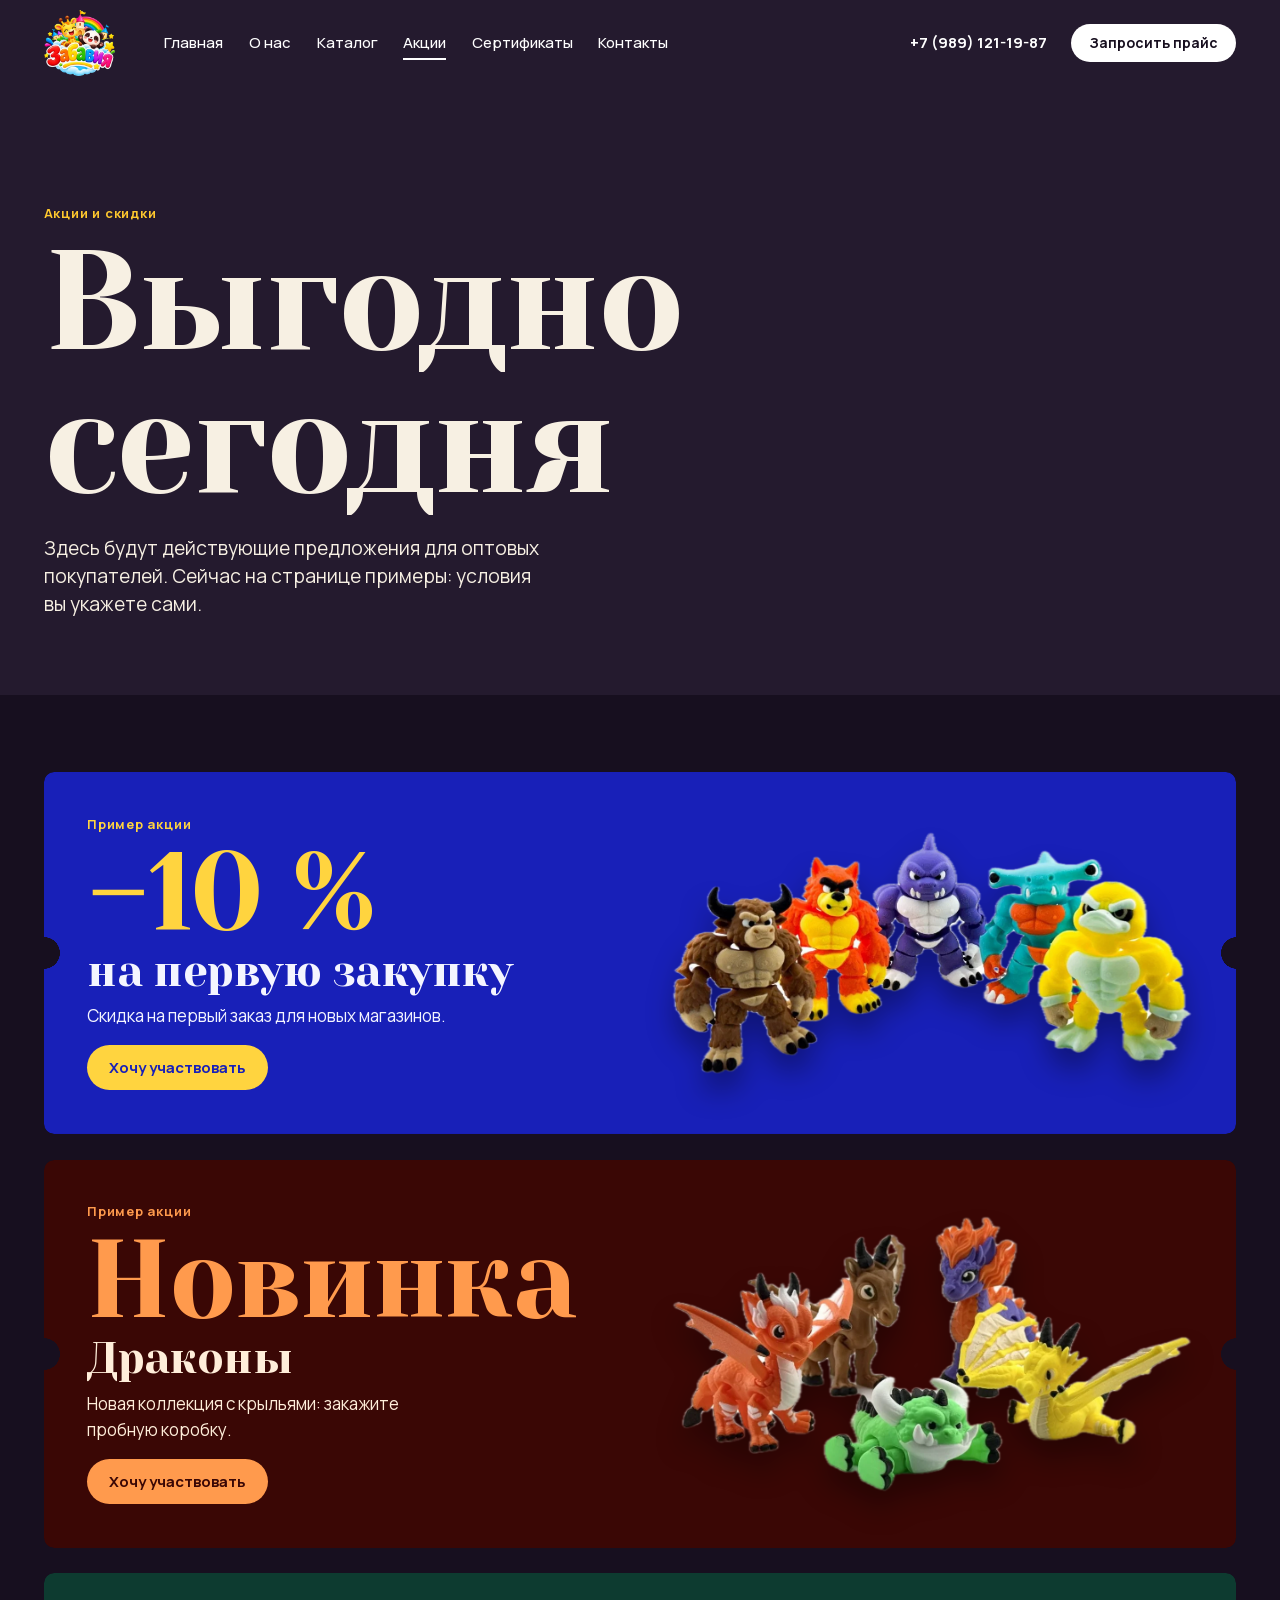
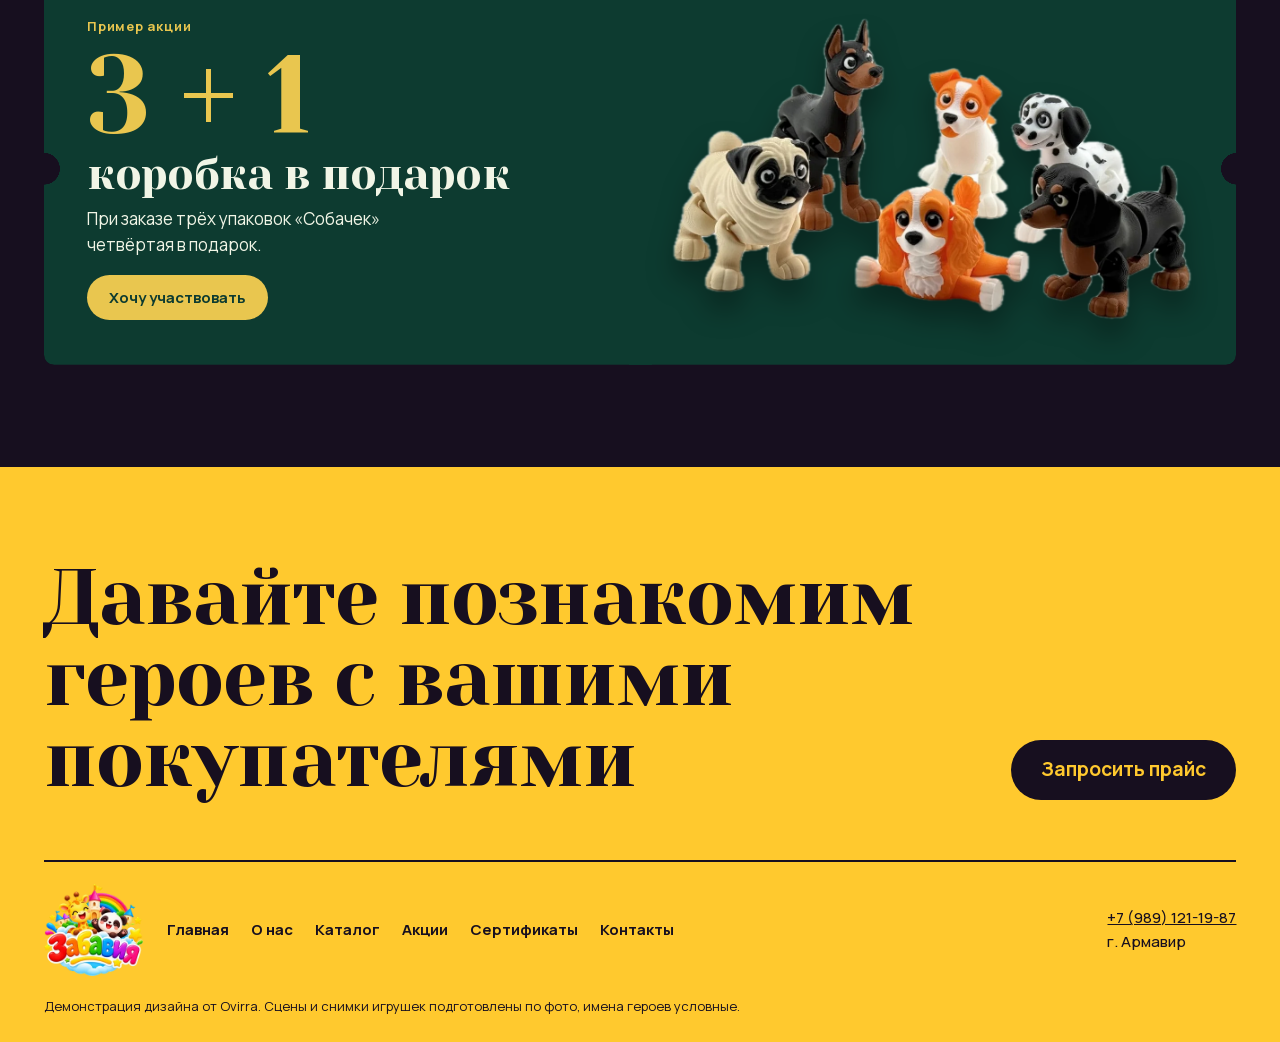
==== akcii.html @ e10f5673 "Метка версии только у стилей и скриптов, картинки по постоянным адресам Co-Authored-By: Claude Opus " ====
<!DOCTYPE html>
<html lang="ru">
<head>
<meta charset="utf-8">
<meta name="viewport" content="width=device-width,initial-scale=1">
<meta name="robots" content="noindex,nofollow">
<title>Акции и скидки Забавии</title>
<meta name="description" content="Акции и скидки на игрушки Забавия.">
<link rel="icon" href="assets/img/logo-s.webp?v=2611081247" type="image/webp">
<link rel="stylesheet" href="assets/fonts/fonts.css?v=2611081247">
<link rel="stylesheet" href="assets/site.css?v=2611081247">
</head>
<body class="">
<header class="top" id="top"><div class="wrap top-in"><a class="brand" href="index.html" aria-label="Забавия, на главную"><img src="assets/img/logo-s.webp?v=2611081247" alt="Забавия" width="120" height="104"></a>
<nav class="nav" aria-label="Основное меню"><a href="index.html">Главная</a><a href="o-nas.html">О нас</a><a href="katalog.html">Каталог</a><a href="akcii.html" aria-current="page">Акции</a><a href="sertifikaty.html">Сертификаты</a><a href="kontakty.html">Контакты</a></nav>
<a class="tel" href="tel:+79891211987">+7 (989) 121-19-87</a><a class="pill" href="kontakty.html">Запросить прайс</a>
<button class="burger" id="burger" aria-label="Открыть меню" aria-expanded="false"><i></i><i></i></button></div></header>
<div class="menu" id="menu"><nav aria-label="Меню для телефона"><a href="index.html">Главная</a><a href="o-nas.html">О нас</a><a href="katalog.html">Каталог</a><a href="akcii.html" aria-current="page">Акции</a><a href="sertifikaty.html">Сертификаты</a><a href="kontakty.html">Контакты</a></nav><a class="tel2" href="tel:+79891211987">+7 (989) 121-19-87</a></div>
<main><section class="sub"><div class="wrap"><p class="kick">Акции и скидки</p><h1 class="d">Выгодно сегодня</h1><p class="lead">Здесь будут действующие предложения для оптовых покупателей. Сейчас на странице примеры: условия вы укажете сами.</p></div></section><section class="coupons"><div class="wrap"><article class="coupon rv" style="--bg:#1820b8;--fg:#f4f5ff;--ac:#ffd43f"><div class="c-l"><p class="kick">Пример акции</p><p class="d c-b">−10 %</p><p class="d c-t">на первую закупку</p><p>Скидка на первый заказ для новых магазинов.</p><a class="pill solid" href="kontakty.html?c=monsters">Хочу участвовать</a></div><img src="assets/img/toys/monsters.webp?v=2611081247" alt="" loading="lazy"></article><article class="coupon rv" style="--bg:#3a0705;--fg:#ffeeda;--ac:#ff9a4d"><div class="c-l"><p class="kick">Пример акции</p><p class="d c-b">Новинка</p><p class="d c-t">Драконы</p><p>Новая коллекция с крыльями: закажите пробную коробку.</p><a class="pill solid" href="kontakty.html?c=dragons">Хочу участвовать</a></div><img src="assets/img/toys/dragons.webp?v=2611081247" alt="" loading="lazy"></article><article class="coupon rv" style="--bg:#0d3b30;--fg:#f1f5e6;--ac:#e9c64f"><div class="c-l"><p class="kick">Пример акции</p><p class="d c-b">3 + 1</p><p class="d c-t">коробка в подарок</p><p>При заказе трёх упаковок «Собачек» четвёртая в подарок.</p><a class="pill solid" href="kontakty.html?c=dogs">Хочу участвовать</a></div><img src="assets/img/toys/dogs.webp?v=2611081247" alt="" loading="lazy"></article></div></section></main>
<footer class="foot"><div class="wrap">
 <div class="foot-big"><p class="d">Давайте познакомим героев с&nbsp;вашими покупателями</p><a class="pill big" href="kontakty.html">Запросить прайс</a></div>
 <div class="foot-grid"><img src="assets/img/logo-s.webp?v=2611081247" alt="Забавия" width="150" height="130" loading="lazy"><nav aria-label="Меню в подвале"><a href="index.html">Главная</a><a href="o-nas.html">О нас</a><a href="katalog.html">Каталог</a><a href="akcii.html" aria-current="page">Акции</a><a href="sertifikaty.html">Сертификаты</a><a href="kontakty.html">Контакты</a></nav><div><a href="tel:+79891211987">+7 (989) 121-19-87</a><br>г. Армавир</div></div>
 <p class="note">Демонстрация дизайна от Ovirra. Сцены и снимки игрушек подготовлены по фото, имена героев условные.</p>
</div></footer>
<script src="assets/js/gsap.min.js?v=2611081247"></script><script src="assets/js/ScrollTrigger.min.js?v=2611081247"></script><script src="assets/js/lenis.min.js?v=2611081247"></script><script src="assets/js/site.js?v=2611081247"></script>
</body></html>
---- assets/fonts/fonts.css ----
@font-face {
  font-family: 'Yeseva One';
  font-style: normal;
  font-weight: 400;
  font-display: swap;
  src: url(737e2e92c5.woff2) format('woff2');
  unicode-range: U+0301, U+0400-045F, U+0490-0491, U+04B0-04B1, U+2116;
}
@font-face {
  font-family: 'Yeseva One';
  font-style: normal;
  font-weight: 400;
  font-display: swap;
  src: url(e26a1e73f1.woff2) format('woff2');
  unicode-range: U+0000-00FF, U+0131, U+0152-0153, U+02BB-02BC, U+02C6, U+02DA, U+02DC, U+0304, U+0308, U+0329, U+2000-206F, U+20AC, U+2122, U+2191, U+2193, U+2212, U+2215, U+FEFF, U+FFFD;
}
@font-face {
  font-family: 'Manrope';
  font-style: normal;
  font-weight: 400;
  font-display: swap;
  src: url(9ae50d302d.woff2) format('woff2');
  unicode-range: U+0301, U+0400-045F, U+0490-0491, U+04B0-04B1, U+2116;
}
@font-face {
  font-family: 'Manrope';
  font-style: normal;
  font-weight: 400;
  font-display: swap;
  src: url(f00cccc40e.woff2) format('woff2');
  unicode-range: U+0000-00FF, U+0131, U+0152-0153, U+02BB-02BC, U+02C6, U+02DA, U+02DC, U+0304, U+0308, U+0329, U+2000-206F, U+20AC, U+2122, U+2191, U+2193, U+2212, U+2215, U+FEFF, U+FFFD;
}
@font-face {
  font-family: 'Manrope';
  font-style: normal;
  font-weight: 500;
  font-display: swap;
  src: url(9ae50d302d.woff2) format('woff2');
  unicode-range: U+0301, U+0400-045F, U+0490-0491, U+04B0-04B1, U+2116;
}
@font-face {
  font-family: 'Manrope';
  font-style: normal;
  font-weight: 500;
  font-display: swap;
  src: url(f00cccc40e.woff2) format('woff2');
  unicode-range: U+0000-00FF, U+0131, U+0152-0153, U+02BB-02BC, U+02C6, U+02DA, U+02DC, U+0304, U+0308, U+0329, U+2000-206F, U+20AC, U+2122, U+2191, U+2193, U+2212, U+2215, U+FEFF, U+FFFD;
}
@font-face {
  font-family: 'Manrope';
  font-style: normal;
  font-weight: 700;
  font-display: swap;
  src: url(9ae50d302d.woff2) format('woff2');
  unicode-range: U+0301, U+0400-045F, U+0490-0491, U+04B0-04B1, U+2116;
}
@font-face {
  font-family: 'Manrope';
  font-style: normal;
  font-weight: 700;
  font-display: swap;
  src: url(f00cccc40e.woff2) format('woff2');
  unicode-range: U+0000-00FF, U+0131, U+0152-0153, U+02BB-02BC, U+02C6, U+02DA, U+02DC, U+0304, U+0308, U+0329, U+2000-206F, U+20AC, U+2122, U+2191, U+2193, U+2212, U+2215, U+FEFF, U+FFFD;
}
@font-face {
  font-family: 'Manrope';
  font-style: normal;
  font-weight: 800;
  font-display: swap;
  src: url(9ae50d302d.woff2) format('woff2');
  unicode-range: U+0301, U+0400-045F, U+0490-0491, U+04B0-04B1, U+2116;
}
@font-face {
  font-family: 'Manrope';
  font-style: normal;
  font-weight: 800;
  font-display: swap;
  src: url(f00cccc40e.woff2) format('woff2');
  unicode-range: U+0000-00FF, U+0131, U+0152-0153, U+02BB-02BC, U+02C6, U+02DA, U+02DC, U+0304, U+0308, U+0329, U+2000-206F, U+20AC, U+2122, U+2191, U+2193, U+2212, U+2215, U+FEFF, U+FFFD;
}
---- assets/site.css ----
/* Забавия. Идея: дом дизайнерских игрушек. Тёмный баклажан и крем как рама, каждая коллекция приносит свой цвет. */
:root{--ink:#170f1f;--ink2:#241a2e;--cream:#f7f0e3;--sun:#ffc92e;--hot:#ff5a36;--line:rgba(247,240,227,.2);
 --d:'Yeseva One',Georgia,serif;--b:'Manrope',system-ui,sans-serif;--hfg:#fff}
*{box-sizing:border-box;margin:0}
html{background:var(--ink)}
body{font:400 17px/1.55 var(--b);color:var(--cream);background:var(--ink);overflow-x:clip;-webkit-font-smoothing:antialiased}
img{display:block;max-width:100%;height:auto}
a{color:inherit}
button{font:inherit;color:inherit;background:none;border:0;cursor:pointer;padding:0}
:focus-visible{outline:3px solid var(--sun);outline-offset:3px;border-radius:3px}
.d{font-family:var(--d);font-weight:400;letter-spacing:-.012em;line-height:1.02}
.wrap{max-width:1360px;margin:auto;padding:0 clamp(18px,3.4vw,48px)}
.kick{font:700 13px/1.3 var(--b);letter-spacing:.06em;color:var(--ac,var(--sun))}
.lead{font-size:clamp(17px,1.5vw,21px);line-height:1.45;max-width:46ch}
.pill{display:inline-block;font:700 15px/1 var(--b);padding:15px 22px;border-radius:40px;text-decoration:none;white-space:nowrap;transition:transform .25s cubic-bezier(.2,1.5,.4,1),background .2s,color .2s}
.pill:hover{transform:translateY(-2px) scale(1.02)}
.pill.solid{background:var(--ac,var(--sun));color:var(--bg,var(--ink))}
.pill.line{border:1.5px solid currentColor}
.pill.big{background:var(--ink);color:var(--sun);font-size:clamp(17px,1.5vw,20px);padding:20px 30px}

/* шапка */
.top{position:fixed;left:0;right:0;top:0;z-index:50;color:var(--hfg);transition:background .3s,color .4s}
.top-in{display:flex;align-items:center;gap:24px;padding-top:10px;padding-bottom:10px;transition:padding .3s}
.top.solid{background:rgba(23,15,31,.93);color:var(--cream);backdrop-filter:blur(10px)}
.top.solid .top-in{padding-top:5px;padding-bottom:5px}
.brand img{width:auto;height:66px;transition:height .3s}
.top.solid .brand img{height:50px}
.nav{display:flex;gap:clamp(14px,2vw,28px);margin-left:clamp(10px,2vw,36px);font-weight:500;font-size:15px}
.nav a{text-decoration:none;position:relative;padding:5px 0}
.nav a::after{content:"";position:absolute;left:0;right:100%;bottom:0;height:2px;background:currentColor;transition:right .28s}
.nav a:hover::after,.nav a[aria-current]::after{right:0}
.tel{margin-left:auto;font-weight:700;font-size:15px;text-decoration:none;white-space:nowrap}
.top-in .pill{background:var(--hfg);color:var(--hbg,var(--ink));padding:12px 18px;font-size:14px}
.top.solid .top-in .pill{background:var(--sun);color:var(--ink)}
.burger{display:none;width:44px;height:44px;margin-left:auto;position:relative}
.burger i{position:absolute;left:9px;right:9px;height:2.5px;background:currentColor;transition:.25s}
.burger i:first-child{top:16px}.burger i:last-child{top:26px}
.burger[aria-expanded=true] i:first-child{top:21px;transform:rotate(45deg)}
.burger[aria-expanded=true] i:last-child{top:21px;transform:rotate(-45deg)}
.menu{position:fixed;inset:0;z-index:45;background:var(--ink);display:flex;flex-direction:column;justify-content:center;gap:20px;padding:86px 22px 26px;transform:translateY(-102%);visibility:hidden;transition:transform .42s cubic-bezier(.7,0,.2,1),visibility .42s}
.menu.on{transform:none;visibility:visible}
.menu nav{display:grid;gap:4px}
.menu nav a{font:400 clamp(38px,11vw,60px)/1.12 var(--d);text-decoration:none}
.menu nav a[aria-current]{color:var(--sun)}
.tel2{font-weight:700;font-size:19px;margin-top:10px;text-decoration:none;color:var(--sun)}
@media(max-width:1120px){.nav,.tel,.top-in>.pill{display:none}.burger{display:block}.brand img{height:56px}}

/* главный слайдер */
.hero{position:relative;height:100vh;height:100svh;min-height:600px;overflow:hidden;background:var(--ink)}
.slide{position:absolute;inset:0;visibility:hidden;background:var(--bg);color:var(--fg)}
.slide.on{visibility:visible;z-index:2}
.slide.next{visibility:visible;z-index:3}
.slide picture,.slide>picture img{position:absolute;inset:0;width:100%;height:100%}
.slide picture img{object-fit:cover;object-position:50% 58%}
.slide-tx{position:absolute;left:max(clamp(18px,3.4vw,48px),calc(50% - 680px + clamp(18px,3.4vw,48px)));bottom:clamp(88px,12vh,130px);max-width:min(47vw,720px);z-index:2}
.ttl{font-size:clamp(70px,8.8vw,158px);overflow:hidden;line-height:1.08;margin:6px 0 12px;padding-bottom:.04em}
.ttl span{display:block}
@media(min-width:761px){.ttl.long{font-size:clamp(60px,7vw,124px)}}
.slide-tx .lead{margin-bottom:20px;max-width:34ch}
.slide-tx .kick{color:var(--fg)}
.dots{position:absolute;left:max(clamp(18px,3.4vw,48px),calc(50% - 680px + clamp(18px,3.4vw,48px)));right:max(clamp(18px,3.4vw,48px),calc(50% - 680px + clamp(18px,3.4vw,48px)));bottom:clamp(18px,3vh,30px);z-index:5;display:grid;grid-template-columns:repeat(6,1fr);gap:12px;color:var(--hfg)}
.dots button{text-align:left;font-weight:700;font-size:14px;opacity:.72;transition:opacity .2s;min-width:0}
.dots button.on,.dots button:hover{opacity:1}
.dots i{display:block;height:3px;margin-top:8px;background:color-mix(in srgb,currentColor 28%,transparent);position:relative;overflow:hidden}
.dots i::after{content:"";position:absolute;inset:0;background:currentColor;transform:scaleX(0);transform-origin:left}
.dots button.on i::after{animation:prog 6.5s linear forwards}
@keyframes prog{to{transform:none}}
/* на очень широком экране сцена не растягивается: игрушки целиком, края уходят в цвет коллекции */
@media(min-aspect-ratio:8/5){.slide picture{left:max(0px,calc(50% - 560px));right:0;width:auto;max-width:160vh;-webkit-mask-image:linear-gradient(90deg,transparent,#000 9%,#000 91%,transparent);mask-image:linear-gradient(90deg,transparent,#000 9%,#000 91%,transparent)}.slide picture img{object-position:50% 50%}}
@media(max-width:760px),(max-aspect-ratio:1/1){
 .slide picture img{position:absolute;inset:auto 0 0 0;width:100%;height:auto;object-fit:contain;-webkit-mask-image:linear-gradient(transparent,#000 16%);mask-image:linear-gradient(transparent,#000 16%)}
 .slide-tx{left:max(clamp(18px,3.4vw,48px),calc(50% - 680px + clamp(18px,3.4vw,48px)));right:max(clamp(18px,3.4vw,48px),calc(50% - 680px + clamp(18px,3.4vw,48px)));top:96px;bottom:auto;max-width:none}
 .ttl{font-size:min(17.2vw,120px);margin:4px 0 8px}
 .dots{grid-template-columns:repeat(6,1fr);gap:6px}
}
@media(max-width:760px){.slide-tx .lead{display:none}.dots span{display:none}}

/* манифест */
.mani{padding:clamp(70px,12vw,170px) 0;background:var(--ink)}
.mani.short{padding:clamp(60px,9vw,120px) 0}
.words{font-size:clamp(36px,5.7vw,92px);line-height:1.1;margin-top:18px}
.words span{transition:none}

/* горизонтальная лента */
.band{background:var(--ink);overflow:hidden}
.track{display:flex;width:max-content}
.panel{flex:none;width:min(92vw,1320px);height:100vh;height:100svh;min-height:620px;background:var(--bg);color:var(--fg);padding:clamp(84px,11vh,110px) clamp(22px,3.4vw,52px) clamp(22px,4vh,40px);display:flex;flex-direction:column;position:relative;overflow:hidden;text-decoration:none}
.panel .kick{color:var(--fg)}
.pname{font-size:clamp(70px,12.5vw,190px);line-height:1;margin-top:4px}
.panel:has(.stag) .pname{font-size:clamp(64px,min(9vw,15vh),150px);line-height:.95}
.lineup{flex:1;min-height:0;display:flex;align-items:flex-end;justify-content:center;gap:clamp(6px,1vw,16px);--h:min(44vh,calc((min(92vw,1320px) - 110px - (var(--count) - 1) * 16px) / var(--sum)))}
.lineup.stag{container-type:size;--h:min(calc(100cqh / 1.74),calc(100cqw / var(--sum)));flex-direction:column;align-items:center;justify-content:flex-end;gap:0}
.lineup .lr{display:flex;align-items:flex-end;justify-content:center;gap:clamp(22px,3.4vw,64px)}
.lineup .lr.f{margin-top:calc(var(--h) * -.28);position:relative;z-index:1}
.lineup .lr.b.sh{transform:translateX(calc(var(--h) * -.28))}
.lineup .lr.f.sh{transform:translateX(calc(var(--h) * .28))}

.lineup img{flex:none;width:auto;transition:transform .5s cubic-bezier(.2,1.7,.4,1);filter:drop-shadow(0 18px 14px rgba(0,0,0,.34))}
.panel:hover .lineup img:nth-child(2n){transform:translateY(-10px)}
.go{font-weight:700;align-self:flex-end;margin-top:10px;position:relative;z-index:2}
.panel.intro{--bg:var(--sun);--fg:var(--ink);width:min(60vw,720px);justify-content:center;gap:18px}
.panel.intro .d{font-size:clamp(54px,7.2vw,118px)}
@media(max-width:760px),(max-aspect-ratio:1/1){
 .track{flex-direction:column;width:100%}
 .panel,.panel.intro{width:100%;height:auto;min-height:0;padding:44px 18px 26px}
 .lineup{flex:none;flex-wrap:wrap;margin:10px 0;gap:8px 6px;--h:27vw}
 .lineup.stag{flex-wrap:nowrap;gap:0;container-type:normal;--h:calc((100vw - 56px) / var(--sum))}
 .lineup .lr{gap:10px}
 .pname{font-size:min(17.2vw,120px)}
 .panel.intro .d{font-size:min(14vw,96px)}
}

/* парад героев */
.roll{background:var(--cream);color:var(--ink);padding:clamp(60px,9vw,120px) 0 clamp(48px,6vw,80px);overflow:hidden}
.roll h2{font-size:clamp(50px,8.6vw,140px)}
.marq{margin-top:clamp(20px,3vw,40px)}
.marq-in{display:flex;gap:clamp(18px,3vw,44px);width:max-content;animation:marq 62s linear infinite;align-items:flex-end}
.marq:hover .marq-in{animation-play-state:paused}
@keyframes marq{to{transform:translateX(-50%)}}
.marq figure{flex:none;margin:0;text-align:center;font-weight:700;font-size:14px}
.marq img{height:clamp(130px,17vw,240px);width:auto;transition:transform .4s cubic-bezier(.2,1.8,.4,1);transform-origin:50% 100%}
.marq figure:hover img{transform:translateY(-12px) rotate(-3deg) scale(1.06)}
.marq figcaption{margin-top:8px}

/* о производстве */
.about{background:var(--ink);padding:clamp(70px,10vw,140px) 0}
.about-g{display:grid;gap:clamp(26px,5vw,76px);align-items:center}
@media(min-width:900px){.about-g{grid-template-columns:1.15fr 1fr}}
.pic{overflow:hidden;border-radius:6px}
.pic img{width:100%;aspect-ratio:3/2;object-fit:cover}
.about h2{font-size:clamp(46px,6.4vw,104px);margin:8px 0 18px}
.nums{display:grid;grid-template-columns:repeat(3,auto);justify-content:space-between;gap:14px;margin:26px 0;padding:18px 0;border-top:1px solid var(--line);border-bottom:1px solid var(--line)}
.nums b{display:block;font:400 clamp(38px,4.4vw,66px)/1 var(--d);color:var(--sun);font-variant-numeric:tabular-nums}
.nums span{font-size:14px}
.duo{display:grid}
@media(min-width:860px){.duo{grid-template-columns:1.5fr 1fr}}
.duo a{text-decoration:none;position:relative;min-height:clamp(300px,36vw,500px);display:flex;align-items:flex-end;padding:clamp(22px,3vw,44px);overflow:hidden}
.duo .d{font-size:clamp(42px,4.5vw,78px);margin-top:6px}.duo-a .d{max-width:6.6em;font-size:clamp(42px,3.7vw,62px)}
.duo-a{background:#efdfc6;color:var(--ink)}
.duo-a img{position:absolute;inset:0;width:100%;height:100%;object-fit:cover;transition:transform .7s}
.duo-a:hover img{transform:scale(1.04)}
.duo-a>div{position:relative}
@media(max-width:860px){.duo a.duo-a{min-height:440px;align-items:flex-start}.duo-a img{object-position:78% 100%}}
.duo-a .kick{color:var(--ink)}
.duo a.duo-b{background:var(--hot);color:var(--ink);flex-direction:column;align-items:flex-start;justify-content:flex-end;gap:8px}
.duo-b .kick{color:var(--ink)}

/* подвал */
.foot{background:var(--sun);color:var(--ink);padding:clamp(50px,7vw,100px) 0 26px}
.foot-big{display:flex;flex-wrap:wrap;gap:22px 40px;align-items:flex-end;justify-content:space-between}
.foot-big .d{font-size:clamp(40px,6.2vw,104px);max-width:15em;flex:1 1 560px}
.foot-grid{display:grid;grid-template-columns:auto 1fr auto;gap:24px;align-items:center;margin-top:clamp(30px,5vw,60px);padding-top:22px;border-top:2px solid var(--ink)}
.foot-grid img{height:92px;width:auto}
.foot-grid nav{display:flex;flex-wrap:wrap;gap:6px 22px;font-weight:700;font-size:15px}
.foot-grid nav a{text-decoration:none}
.foot-grid div{font-size:15px;font-weight:500}
.note{font-size:13px;margin-top:20px}
@media(max-width:760px){.foot-grid{grid-template-columns:1fr}}

/* подстраницы */
.sub{position:relative;padding:clamp(140px,16vw,220px) 0 clamp(46px,6vw,80px);background:var(--ink2);overflow:hidden}
.sub h1{font-size:clamp(60px,11vw,184px);margin:8px 0 18px}
.sub.with-pic{min-height:min(92vh,780px);display:flex;align-items:flex-end}
.sub.with-pic .wrap{position:relative;width:100%;margin:0 auto}
.sub.with-pic h1,.sub.with-pic .lead{text-shadow:0 2px 14px rgba(0,0,0,.65);max-width:min(48vw,720px)}
.sub.with-pic h1{font-size:clamp(52px,6.2vw,104px)}
.sub.with-pic h1{max-width:6.4em}
@media(max-width:760px),(max-aspect-ratio:1/1){.sub-pic::after{background:linear-gradient(180deg,rgba(23,15,31,.2),rgba(23,15,31,.2) 30%,rgba(23,15,31,.92) 66%)}.sub.with-pic h1,.sub.with-pic .lead{max-width:none}.sub.with-pic h1{font-size:min(14.5vw,100px)}.sub-pic img{object-position:72% 50%}}
.sub-pic{position:absolute;inset:0}
/* планшет вертикально: сцена сверху целиком, текст под ней, а не поверх игрушек */
@media(min-width:761px) and (max-aspect-ratio:1/1){.sub.with-pic{min-height:0;padding-top:calc(60vw - 30px)}.sub-pic{bottom:auto;height:60vw}.sub-pic img{object-position:50% 50%!important}.sub-pic::after{background:linear-gradient(180deg,rgba(23,15,31,.25),transparent 35%,transparent 70%,var(--ink2))!important}.sub.with-pic h1,.sub.with-pic .lead{text-shadow:none}}
@media(min-width:1501px){.coll-hero picture{left:calc(50% - 560px)!important}.sub-pic{left:calc(50% - 400px)!important}.sub-pic,.coll-hero picture{right:0!important;width:auto!important;max-width:1500px;-webkit-mask-image:linear-gradient(90deg,transparent,#000 9%,#000 91%,transparent);mask-image:linear-gradient(90deg,transparent,#000 9%,#000 91%,transparent)}.sub.with-pic h1,.sub.with-pic .lead{max-width:600px}}
.sub-pic img{width:100%;height:100%;object-fit:cover}
.sub-pic::after{content:"";position:absolute;inset:0;background:linear-gradient(180deg,rgba(23,15,31,.25),rgba(23,15,31,.1) 40%,rgba(23,15,31,.82))}

/* шаги */
.steps{background:var(--cream);color:var(--ink);padding:clamp(60px,8vw,110px) 0}
.steps .kick{color:var(--ink)}
.step{display:grid;grid-template-columns:auto 1fr;gap:6px clamp(18px,3vw,40px);padding:clamp(22px,3vw,38px) 0;border-top:2px solid var(--ink);align-items:start;margin-top:14px}
.stepn{font-size:clamp(70px,9vw,140px);line-height:.9;color:var(--hot)}
.step h2{font-size:clamp(34px,4.6vw,72px)}
.step p{max-width:46ch;margin-top:8px}
.step img{grid-column:1/3;width:100%;aspect-ratio:21/8;object-fit:cover;margin-top:14px;border-radius:5px}
@media(min-width:900px){.step{grid-template-columns:auto 1fr 1.25fr}.step img{grid-column:3;grid-row:1;margin:0;aspect-ratio:16/8}}
.why{background:var(--ink);padding:clamp(60px,8vw,110px) 0}
.why h2{font-size:clamp(44px,6.4vw,104px);margin-bottom:26px}
.why-g{display:grid;gap:22px}
@media(min-width:800px){.why-g{grid-template-columns:repeat(3,1fr)}}
.why-g>div{border-top:2px solid var(--sun);padding-top:14px}
.why-g b{display:block;font-size:30px;color:var(--sun);margin-bottom:6px}
.why .kick{margin-bottom:8px}
.order-h{font-size:clamp(34px,4vw,62px);margin:clamp(34px,5vw,64px) 0 16px}
.order{list-style:none;padding:0;display:grid;gap:14px;margin-bottom:26px;font-size:18px;line-height:1.35}
@media(min-width:800px){.order{grid-template-columns:repeat(3,1fr);gap:26px}}
.order li{display:flex;gap:14px;align-items:flex-start;border-top:1px solid var(--line);padding-top:14px}
.order b{font-size:48px;line-height:.9;color:var(--hot)}

/* каталог */
.chips{position:sticky;top:60px;z-index:20;background:rgba(23,15,31,.94);backdrop-filter:blur(10px)}
.chips-in{display:flex;gap:8px;overflow-x:auto;padding-top:10px;padding-bottom:10px;scrollbar-width:none}
.chips a{flex:none;text-decoration:none;font-weight:700;font-size:14px;padding:9px 14px;border:1.5px solid var(--line);border-radius:30px}
.chips a:hover{background:var(--sun);color:var(--ink);border-color:var(--sun)}
.coll{background:var(--bg);color:var(--fg);padding:0 0 clamp(56px,8vw,110px);scroll-margin-top:118px}
.coll-hero{position:relative;min-height:min(88vh,800px);display:flex;align-items:flex-end;overflow:hidden;margin-bottom:clamp(18px,3vw,34px)}
.coll-hero picture,.coll-hero picture img{position:absolute;inset:0;width:100%;height:100%}
.coll-hero img{object-fit:cover}
.coll-hero::after{content:"";position:absolute;left:0;right:0;bottom:0;height:18%;background:linear-gradient(transparent,var(--bg))}
.ch-tx{position:relative;z-index:2;width:100%;margin:0 auto;padding-top:60px;padding-bottom:clamp(30px,5vw,60px)}
.ch-tx h2{font-size:clamp(50px,6vw,104px);max-width:min(44vw,600px);margin:6px 0 14px}
.ch-tx h2.long{font-size:clamp(44px,4.6vw,80px)}
.ch-tx .lead{margin:8px 0 18px;max-width:34ch}
@media(max-width:760px),(max-aspect-ratio:1/1){.hint{display:none}.coll-hero{min-height:150vw;align-items:flex-start}.coll-hero::after{height:10%}.ch-tx{padding-top:30px}.ch-tx h2{font-size:min(13.6vw,100px);max-width:none}.ch-tx .lead{display:none}.ch-tx .pill{display:block;width:max-content;margin-top:10px}}
.coll .kick{color:var(--ac)}
.coll-h{display:grid;gap:18px;align-items:end;margin-bottom:clamp(24px,4vw,46px)}
@media(min-width:900px){.coll-h{grid-template-columns:1.5fr 1fr}}
.coll h2,.snacks h2{font-size:clamp(50px,9.4vw,158px);margin-top:4px}
.coll-m p{margin:6px 0 14px;max-width:44ch}
.packb{font-weight:700}
.packb b{font-size:36px;color:var(--ac);margin-right:3px}
.cards{display:grid;grid-template-columns:repeat(2,minmax(0,1fr));gap:clamp(10px,1.4vw,18px)}
@media(min-width:760px){.cards{grid-template-columns:repeat(3,minmax(0,1fr))}}
@media(min-width:1100px){.cards{grid-template-columns:repeat(var(--n),minmax(0,1fr))}}
.card{text-align:left;display:flex;flex-direction:column;padding:12px 14px 14px;border-radius:8px;background:color-mix(in srgb,var(--fg) 9%,transparent);transition:background .2s,transform .3s cubic-bezier(.2,1.4,.4,1);min-width:0}
.card:hover{background:color-mix(in srgb,var(--fg) 17%,transparent);transform:translateY(-4px)}
.fig{display:flex;flex:1;align-items:flex-end;justify-content:center;width:100%;margin-bottom:10px;flex:none;aspect-ratio:5/4}
.card img{height:auto;filter:drop-shadow(0 10px 9px rgba(0,0,0,.28));transition:transform .4s cubic-bezier(.2,1.7,.4,1)}
.card:hover img{transform:scale(1.07) rotate(-2deg)}
.card b{font-size:clamp(19px,1.55vw,26px);line-height:1.08;overflow-wrap:break-word}
@media(min-width:1100px){.cards[style*="--n:6"] .card b{font-size:clamp(17px,1.3vw,22px)}}
.card small{font-size:14px;margin-top:3px}
.more{margin-top:14px;font-size:15px}
.real{margin-top:clamp(30px,5vw,60px);text-align:center}
.real img{margin:auto;width:100%;height:clamp(180px,24vw,340px);object-fit:contain;filter:drop-shadow(0 22px 18px rgba(0,0,0,.3))}
.real .kick{margin-top:12px}
.snacks{background:var(--sun);color:var(--ink);padding:clamp(56px,8vw,110px) 0;--ac:var(--ink);--bg:var(--sun);scroll-margin-top:118px}
.snacks .kick{color:var(--ink)}
.sn-g{display:grid;grid-template-columns:repeat(2,minmax(0,1fr));gap:clamp(22px,3vw,40px) clamp(12px,1.6vw,22px)}
@media(min-width:760px){.sn-g{grid-template-columns:repeat(4,minmax(0,1fr))}}
.sn{background:none;padding-bottom:6px}
.sn img{display:block;width:100%;aspect-ratio:1;object-fit:cover;border-radius:10px;box-shadow:0 18px 34px -18px rgba(60,35,0,.45);transition:transform .7s cubic-bezier(.2,.7,.2,1)}
.sn:hover img{transform:translateY(-4px)}
.sn b{display:block;padding:14px 2px 0;font-size:16.5px;font-weight:700;line-height:1.25}
.sn small{display:block;padding:4px 2px 0;font-size:14px;opacity:.78}
.dlg{border:0;border-radius:12px;padding:0;background:var(--bg,var(--cream));color:var(--fg,var(--ink));width:min(92vw,900px);margin:auto}
.dlg[open]{display:grid}
@media(min-width:760px){.dlg[open]{grid-template-columns:1.1fr 1fr}}
.dlg::backdrop{background:rgba(23,15,31,.76)}
.dlg img{width:100%;height:min(46vh,480px);object-fit:contain;padding:22px;filter:drop-shadow(0 18px 14px rgba(0,0,0,.34))}
.dlg>div{padding:clamp(18px,3vw,36px);align-self:center}
#dn{font-size:clamp(42px,6vw,72px);margin:4px 0 10px}
#dt{font-size:20px;line-height:1.3;margin-bottom:6px}
#dp{margin-bottom:16px;font-weight:700}
.x{position:absolute;right:10px;top:10px;width:44px;height:44px;font-size:30px;line-height:1;z-index:2}

/* акции */
.coupons{background:var(--ink);padding:clamp(40px,6vw,80px) 0 clamp(60px,8vw,110px)}
.coupons .wrap{display:grid;gap:clamp(16px,2vw,26px)}
.coupon{--n:16px;background:var(--bg);color:var(--fg);display:grid;gap:10px;padding:clamp(22px,3.4vw,50px);border-radius:10px;overflow:hidden;align-items:center;-webkit-mask:radial-gradient(circle var(--n) at 0 50%,#0000 98%,#000) left/51% 100% no-repeat,radial-gradient(circle var(--n) at 100% 50%,#0000 98%,#000) right/51% 100% no-repeat}
@media(min-width:800px){.coupon{grid-template-columns:1.1fr 1fr}}
.c-b{font-size:clamp(60px,8.6vw,146px);color:var(--ac);margin-top:4px}
.c-t{font-size:clamp(28px,3.4vw,52px);margin-bottom:10px}
.coupon p:not(.d):not(.kick){margin-bottom:16px;max-width:38ch}
.coupon img{max-height:340px;width:100%;object-fit:contain;filter:drop-shadow(0 18px 14px rgba(0,0,0,.34))}

/* сертификаты */
.docs{background:var(--cream);color:var(--ink);padding:clamp(56px,8vw,110px) 0}
.docs .kick{color:#8f2c1c}
.docs-g{display:grid;grid-template-columns:repeat(2,minmax(0,1fr));gap:clamp(20px,3vw,40px)}
@media(min-width:900px){.docs-g{grid-template-columns:repeat(4,minmax(0,1fr))}}
.sheet{position:relative;aspect-ratio:210/297;background:#fff;box-shadow:0 2px 0 #dcd1bd,6px 8px 0 #e8dcc6,12px 16px 0 #dfd0b5,0 26px 40px rgba(60,40,10,.2);padding:13% 12%;display:flex;flex-direction:column;gap:9%;margin-bottom:26px;transition:transform .45s cubic-bezier(.2,1.5,.4,1)}
.doc:hover .sheet{transform:translateY(-8px) rotate(-1.2deg)}
.sheet i{display:block;height:7px;background:#ece4d4;border-radius:4px}
.sheet i:nth-of-type(2n){width:72%}
.sheet em{margin-top:auto;font-style:normal;font-size:14px;line-height:1.3;color:#6b5f4b}
.seal{position:absolute;right:7%;top:5%;width:27%;height:auto}
.sheet em{font-size:clamp(11.5px,1vw,14px)}
.doc h2{font-size:clamp(25px,2.4vw,33px);margin:4px 0 6px}

/* контакты */
.cont{background:var(--ink2);padding:clamp(120px,14vw,190px) 0 clamp(50px,7vw,100px);overflow:hidden}
.cont-g{display:grid;gap:clamp(30px,5vw,70px)}
@media(min-width:960px){.cont-g{grid-template-columns:1.1fr 1fr}}
.cont h1{font-size:clamp(46px,6.8vw,112px);margin:8px 0 22px}
.bigtel{display:block;font-size:clamp(30px,3.7vw,54px);color:var(--sun);text-decoration:none;margin-bottom:22px}
dl{display:grid;grid-template-columns:auto 1fr;gap:8px 22px;font-size:17px}
dt{font-weight:700}dd{margin:0}
.c-toy{margin-top:18px;width:min(70%,370px);filter:drop-shadow(0 22px 16px rgba(0,0,0,.45))}
.form{background:var(--cream);color:var(--ink);padding:clamp(20px,3vw,40px);border-radius:10px}
.form h2{font-size:clamp(36px,3.8vw,56px);margin-bottom:12px}
.form label:not(.chk){display:block;font-weight:700;font-size:14px;margin-top:12px}
.form input:not([type=checkbox]):not([type=radio]){width:100%;font:inherit;padding:13px;border:1.5px solid var(--ink);background:#fff;border-radius:5px;margin-top:4px}
fieldset{border:0;padding:0;margin-top:14px}
legend{font-weight:700;font-size:14px;margin-bottom:6px}
.chks{display:flex;flex-wrap:wrap;gap:7px}
.chk input{position:absolute;opacity:0}
.chk span{display:block;padding:9px 13px;border:1.5px solid var(--ink);border-radius:30px;font-weight:500;font-size:14px;cursor:pointer}
.chk input:checked+span{background:var(--ink);color:var(--sun)}
.chk input:focus-visible+span{outline:3px solid var(--hot);outline-offset:2px}
.sub-btn{margin-top:18px;background:var(--ink)!important;color:var(--sun)!important;width:100%;text-align:center;padding:17px}
.f-ok{margin-top:12px;font-weight:500;background:#fff;padding:12px;border-radius:5px}

@media(prefers-reduced-motion:reduce){.marq-in{animation:none;flex-wrap:wrap;width:auto;justify-content:center}.dots button.on i::after{animation:none;transform:none}*{transition:none!important}.marq-in figure:nth-child(n+16){display:none}}
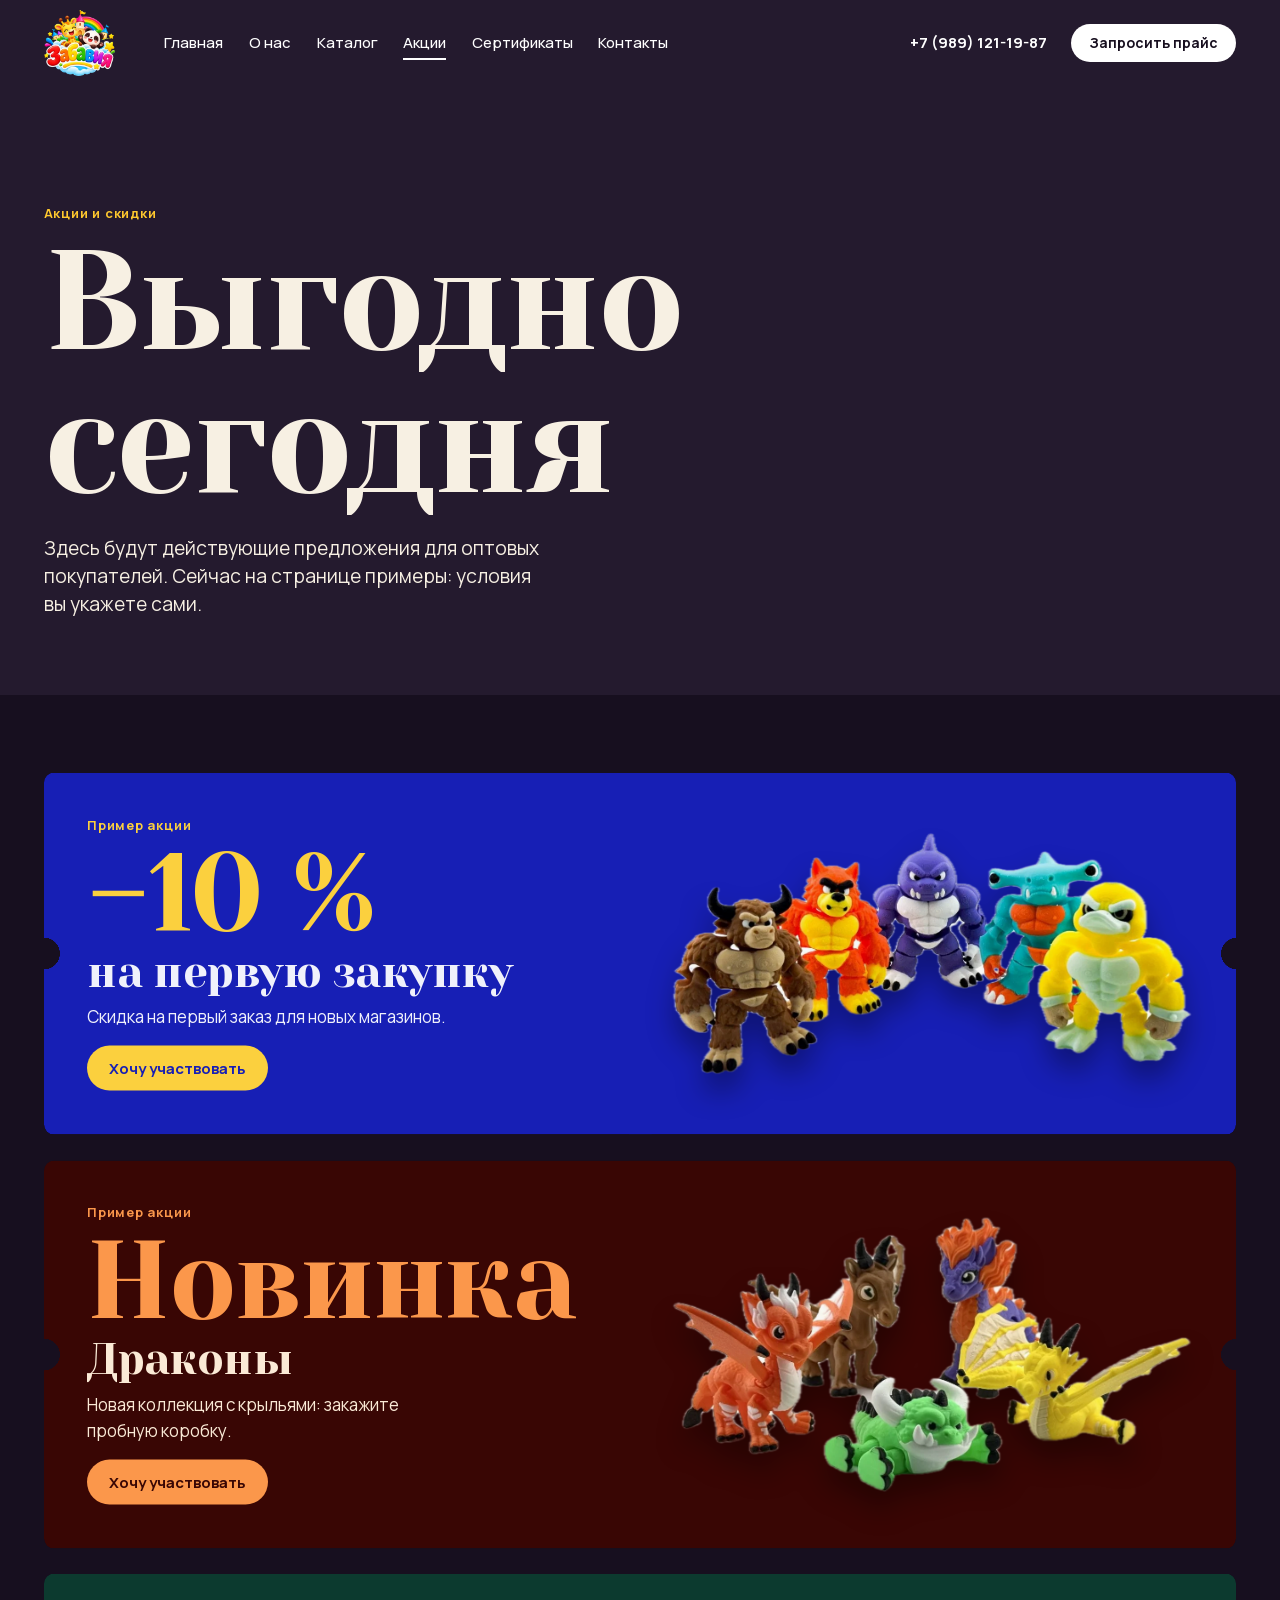
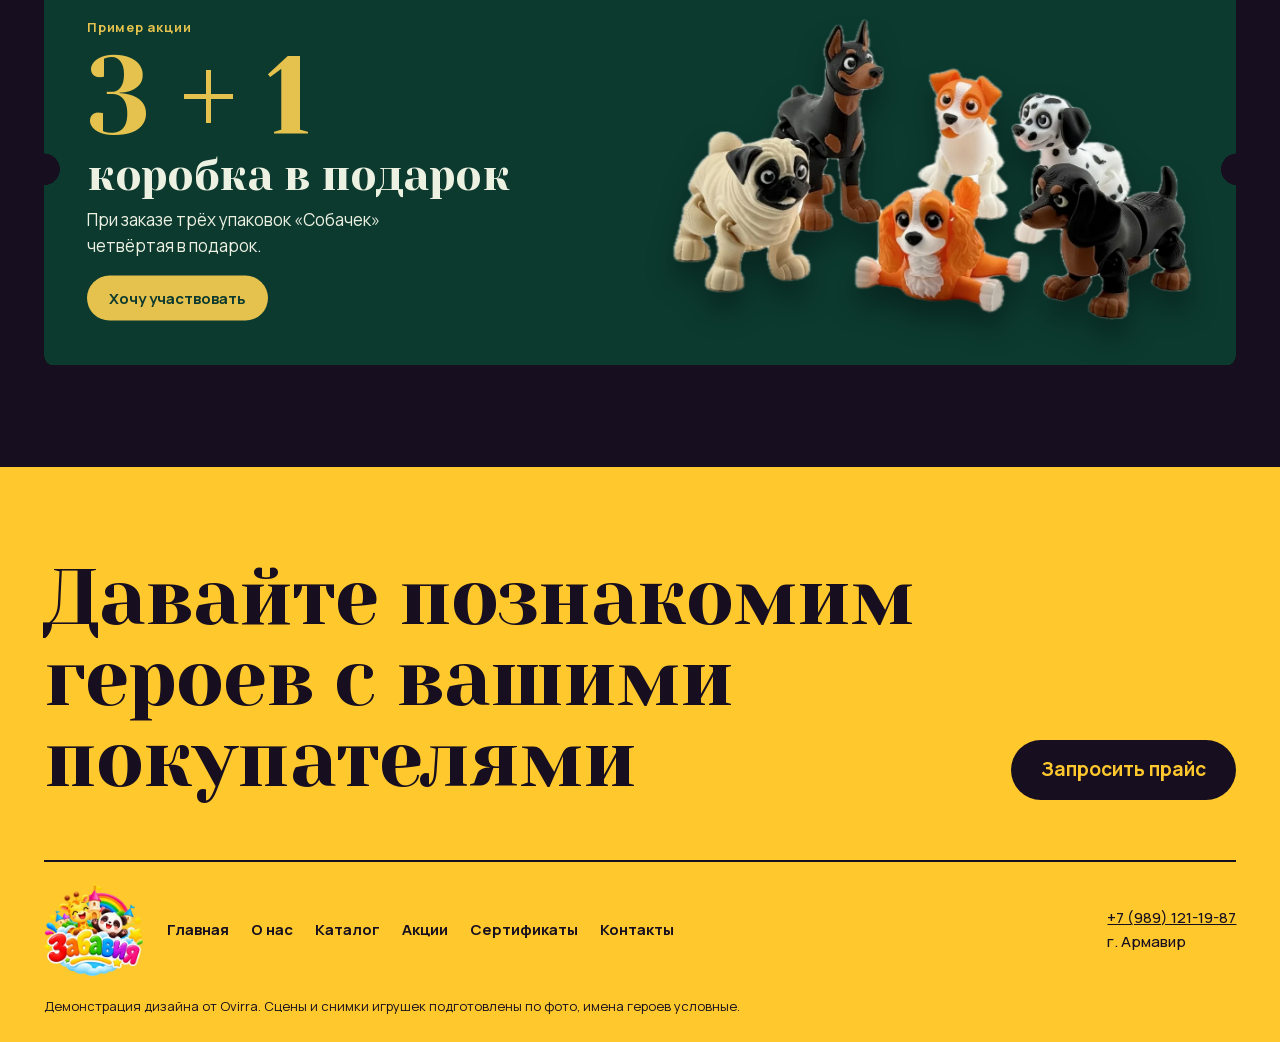
==== commit b941692d: "Картинки снова по постоянным адресам, метка версии только у стилей и скриптов Co-Authored-By: Claude" ====
--- a/akcii.html
+++ b/akcii.html
@@ -6,21 +6,21 @@
 <meta name="robots" content="noindex,nofollow">
 <title>Акции и скидки Забавии</title>
 <meta name="description" content="Акции и скидки на игрушки Забавия.">
-<link rel="icon" href="assets/img/logo-s.webp?v=2611081247" type="image/webp">
-<link rel="stylesheet" href="assets/fonts/fonts.css?v=2611081247">
-<link rel="stylesheet" href="assets/site.css?v=2611081247">
+<link rel="icon" href="assets/img/logo-s.webp" type="image/webp">
+<link rel="stylesheet" href="assets/fonts/fonts.css?v=2611081256">
+<link rel="stylesheet" href="assets/site.css?v=2611081256">
 </head>
 <body class="">
-<header class="top" id="top"><div class="wrap top-in"><a class="brand" href="index.html" aria-label="Забавия, на главную"><img src="assets/img/logo-s.webp?v=2611081247" alt="Забавия" width="120" height="104"></a>
+<header class="top" id="top"><div class="wrap top-in"><a class="brand" href="index.html" aria-label="Забавия, на главную"><img src="assets/img/logo-s.webp" alt="Забавия" width="120" height="104"></a>
 <nav class="nav" aria-label="Основное меню"><a href="index.html">Главная</a><a href="o-nas.html">О нас</a><a href="katalog.html">Каталог</a><a href="akcii.html" aria-current="page">Акции</a><a href="sertifikaty.html">Сертификаты</a><a href="kontakty.html">Контакты</a></nav>
 <a class="tel" href="tel:+79891211987">+7 (989) 121-19-87</a><a class="pill" href="kontakty.html">Запросить прайс</a>
 <button class="burger" id="burger" aria-label="Открыть меню" aria-expanded="false"><i></i><i></i></button></div></header>
 <div class="menu" id="menu"><nav aria-label="Меню для телефона"><a href="index.html">Главная</a><a href="o-nas.html">О нас</a><a href="katalog.html">Каталог</a><a href="akcii.html" aria-current="page">Акции</a><a href="sertifikaty.html">Сертификаты</a><a href="kontakty.html">Контакты</a></nav><a class="tel2" href="tel:+79891211987">+7 (989) 121-19-87</a></div>
-<main><section class="sub"><div class="wrap"><p class="kick">Акции и скидки</p><h1 class="d">Выгодно сегодня</h1><p class="lead">Здесь будут действующие предложения для оптовых покупателей. Сейчас на странице примеры: условия вы укажете сами.</p></div></section><section class="coupons"><div class="wrap"><article class="coupon rv" style="--bg:#1820b8;--fg:#f4f5ff;--ac:#ffd43f"><div class="c-l"><p class="kick">Пример акции</p><p class="d c-b">−10 %</p><p class="d c-t">на первую закупку</p><p>Скидка на первый заказ для новых магазинов.</p><a class="pill solid" href="kontakty.html?c=monsters">Хочу участвовать</a></div><img src="assets/img/toys/monsters.webp?v=2611081247" alt="" loading="lazy"></article><article class="coupon rv" style="--bg:#3a0705;--fg:#ffeeda;--ac:#ff9a4d"><div class="c-l"><p class="kick">Пример акции</p><p class="d c-b">Новинка</p><p class="d c-t">Драконы</p><p>Новая коллекция с крыльями: закажите пробную коробку.</p><a class="pill solid" href="kontakty.html?c=dragons">Хочу участвовать</a></div><img src="assets/img/toys/dragons.webp?v=2611081247" alt="" loading="lazy"></article><article class="coupon rv" style="--bg:#0d3b30;--fg:#f1f5e6;--ac:#e9c64f"><div class="c-l"><p class="kick">Пример акции</p><p class="d c-b">3 + 1</p><p class="d c-t">коробка в подарок</p><p>При заказе трёх упаковок «Собачек» четвёртая в подарок.</p><a class="pill solid" href="kontakty.html?c=dogs">Хочу участвовать</a></div><img src="assets/img/toys/dogs.webp?v=2611081247" alt="" loading="lazy"></article></div></section></main>
+<main><section class="sub"><div class="wrap"><p class="kick">Акции и скидки</p><h1 class="d">Выгодно сегодня</h1><p class="lead">Здесь будут действующие предложения для оптовых покупателей. Сейчас на странице примеры: условия вы укажете сами.</p></div></section><section class="coupons"><div class="wrap"><article class="coupon rv" style="--bg:#1820b8;--fg:#f4f5ff;--ac:#ffd43f"><div class="c-l"><p class="kick">Пример акции</p><p class="d c-b">−10 %</p><p class="d c-t">на первую закупку</p><p>Скидка на первый заказ для новых магазинов.</p><a class="pill solid" href="kontakty.html?c=monsters">Хочу участвовать</a></div><img src="assets/img/toys/monsters.webp" alt="" loading="lazy"></article><article class="coupon rv" style="--bg:#3a0705;--fg:#ffeeda;--ac:#ff9a4d"><div class="c-l"><p class="kick">Пример акции</p><p class="d c-b">Новинка</p><p class="d c-t">Драконы</p><p>Новая коллекция с крыльями: закажите пробную коробку.</p><a class="pill solid" href="kontakty.html?c=dragons">Хочу участвовать</a></div><img src="assets/img/toys/dragons.webp" alt="" loading="lazy"></article><article class="coupon rv" style="--bg:#0d3b30;--fg:#f1f5e6;--ac:#e9c64f"><div class="c-l"><p class="kick">Пример акции</p><p class="d c-b">3 + 1</p><p class="d c-t">коробка в подарок</p><p>При заказе трёх упаковок «Собачек» четвёртая в подарок.</p><a class="pill solid" href="kontakty.html?c=dogs">Хочу участвовать</a></div><img src="assets/img/toys/dogs.webp" alt="" loading="lazy"></article></div></section></main>
 <footer class="foot"><div class="wrap">
  <div class="foot-big"><p class="d">Давайте познакомим героев с&nbsp;вашими покупателями</p><a class="pill big" href="kontakty.html">Запросить прайс</a></div>
- <div class="foot-grid"><img src="assets/img/logo-s.webp?v=2611081247" alt="Забавия" width="150" height="130" loading="lazy"><nav aria-label="Меню в подвале"><a href="index.html">Главная</a><a href="o-nas.html">О нас</a><a href="katalog.html">Каталог</a><a href="akcii.html" aria-current="page">Акции</a><a href="sertifikaty.html">Сертификаты</a><a href="kontakty.html">Контакты</a></nav><div><a href="tel:+79891211987">+7 (989) 121-19-87</a><br>г. Армавир</div></div>
+ <div class="foot-grid"><img src="assets/img/logo-s.webp" alt="Забавия" width="150" height="130" loading="lazy"><nav aria-label="Меню в подвале"><a href="index.html">Главная</a><a href="o-nas.html">О нас</a><a href="katalog.html">Каталог</a><a href="akcii.html" aria-current="page">Акции</a><a href="sertifikaty.html">Сертификаты</a><a href="kontakty.html">Контакты</a></nav><div><a href="tel:+79891211987">+7 (989) 121-19-87</a><br>г. Армавир</div></div>
  <p class="note">Демонстрация дизайна от Ovirra. Сцены и снимки игрушек подготовлены по фото, имена героев условные.</p>
 </div></footer>
-<script src="assets/js/gsap.min.js?v=2611081247"></script><script src="assets/js/ScrollTrigger.min.js?v=2611081247"></script><script src="assets/js/lenis.min.js?v=2611081247"></script><script src="assets/js/site.js?v=2611081247"></script>
+<script src="assets/js/gsap.min.js?v=2611081256"></script><script src="assets/js/ScrollTrigger.min.js?v=2611081256"></script><script src="assets/js/lenis.min.js?v=2611081256"></script><script src="assets/js/site.js?v=2611081256"></script>
 </body></html>
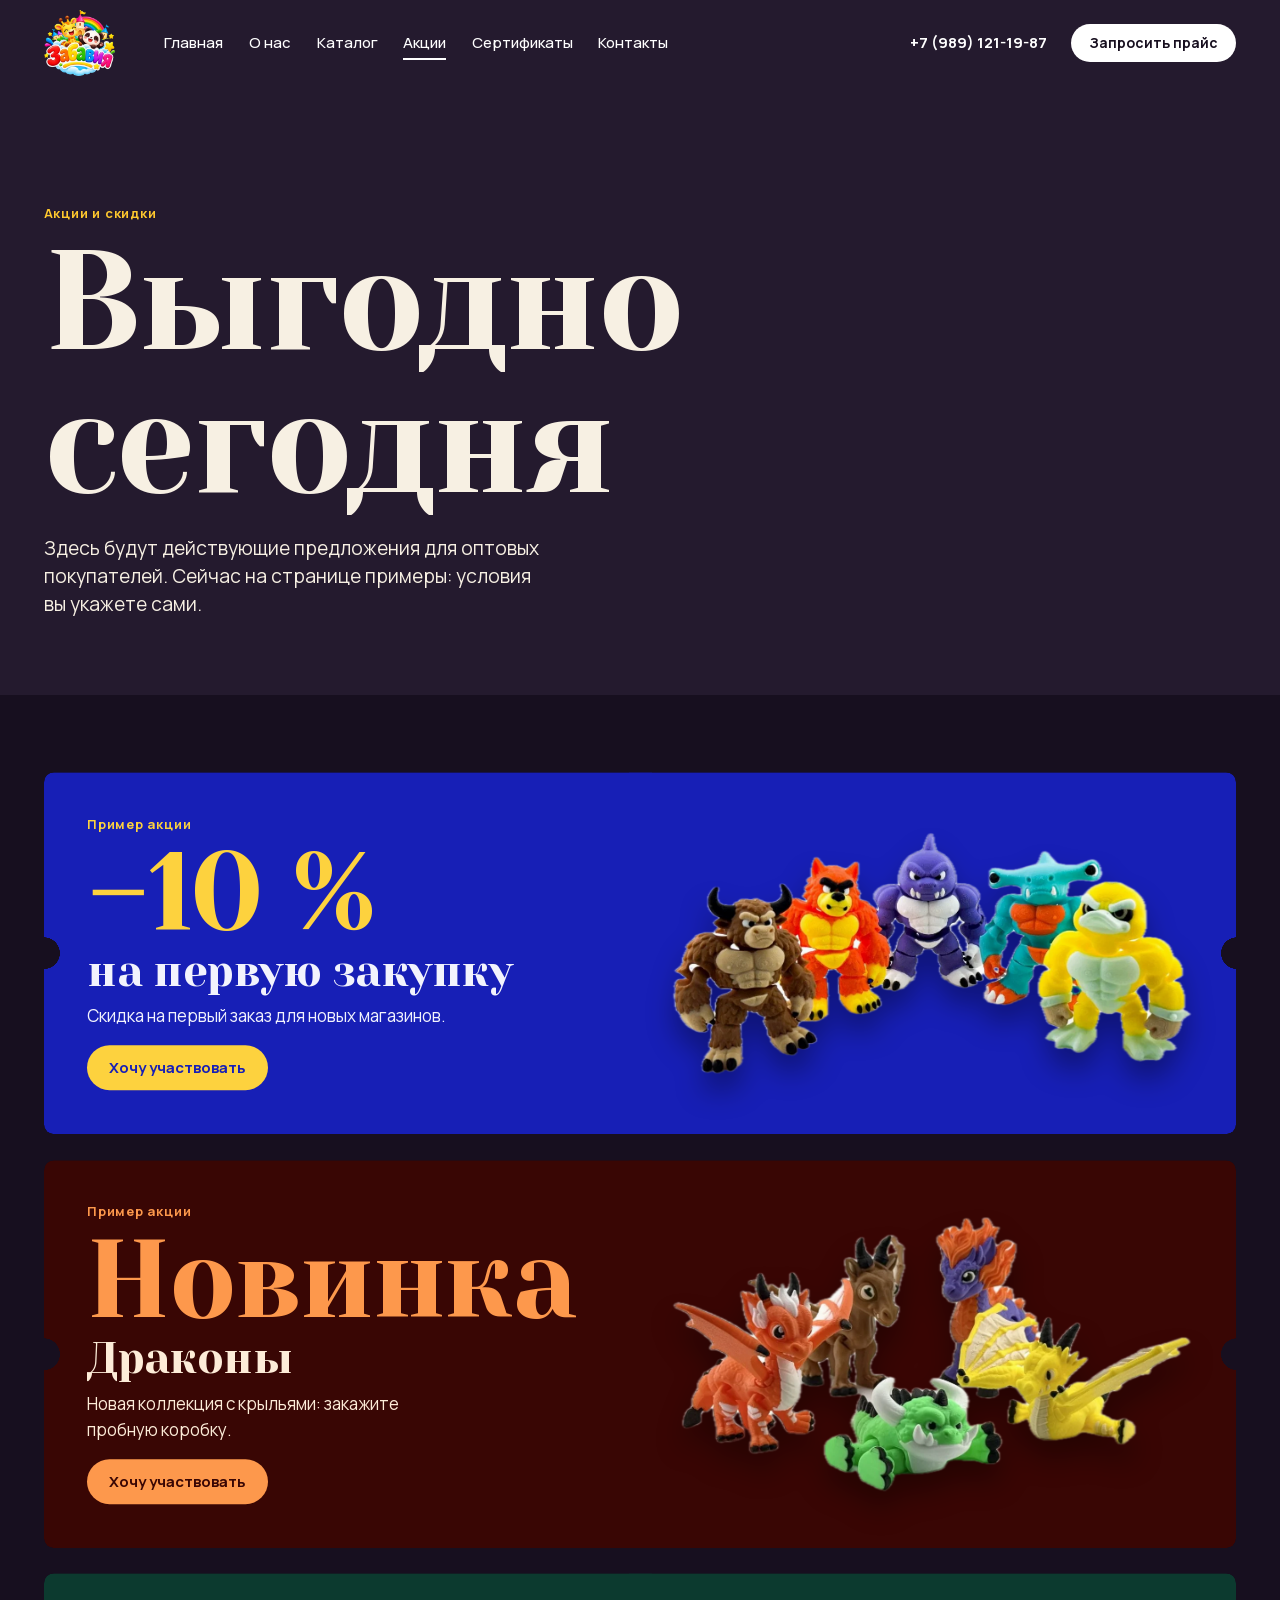
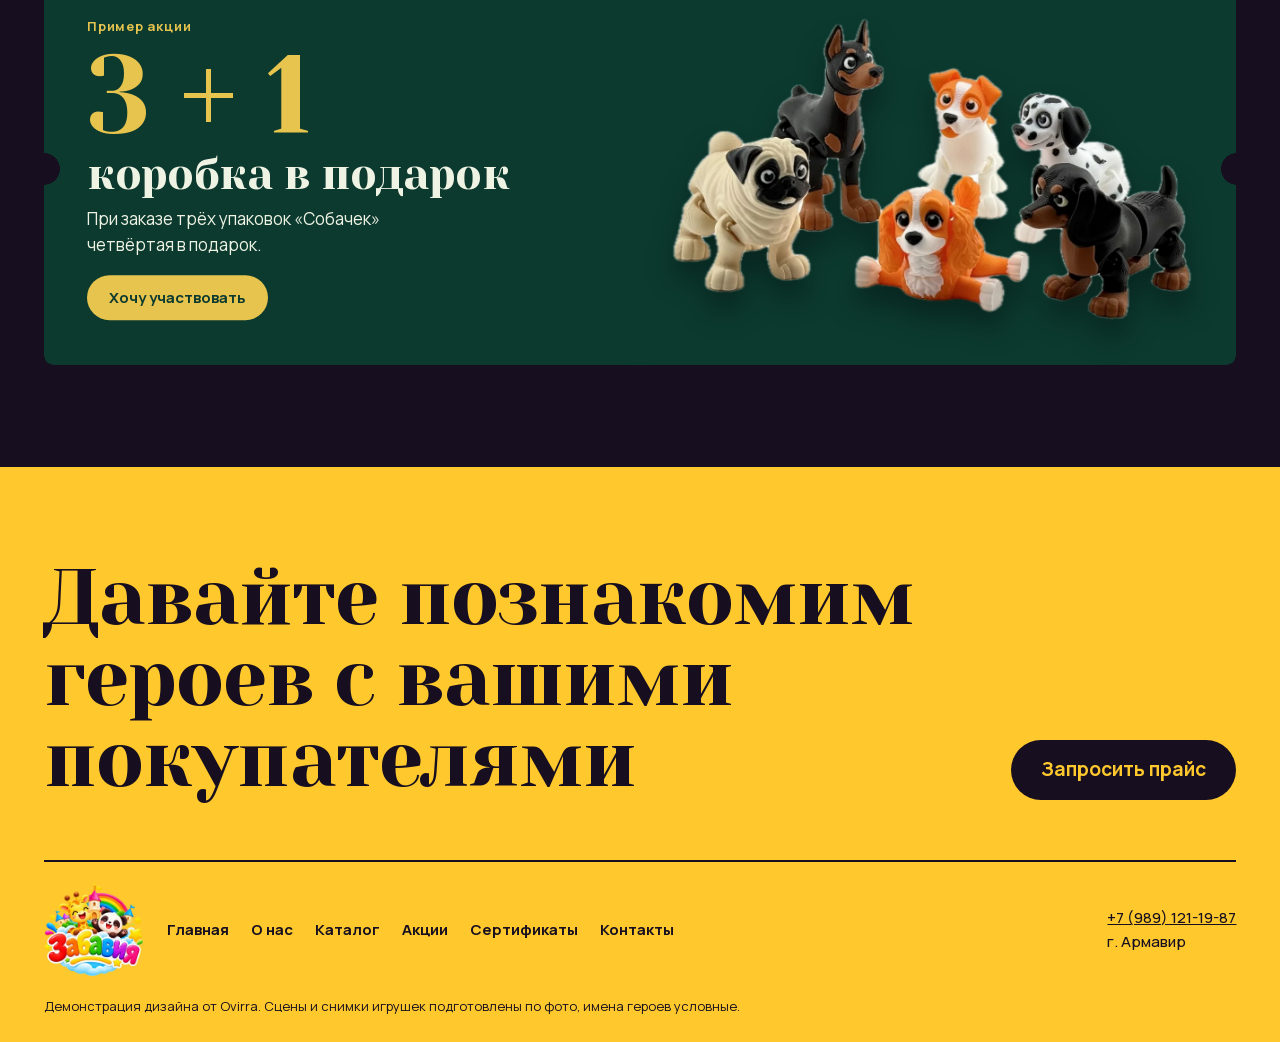
==== commit f6aa4042: "Картинки догружаются очередью по 4 в порядке показа: первые коллекции появляются раньше Co-Authored-" ====
--- a/akcii.html
+++ b/akcii.html
@@ -7,8 +7,8 @@
 <title>Акции и скидки Забавии</title>
 <meta name="description" content="Акции и скидки на игрушки Забавия.">
 <link rel="icon" href="assets/img/logo-s.webp" type="image/webp">
-<link rel="stylesheet" href="assets/fonts/fonts.css?v=2611081256">
-<link rel="stylesheet" href="assets/site.css?v=2611081256">
+<link rel="stylesheet" href="assets/fonts/fonts.css?v=2611081302">
+<link rel="stylesheet" href="assets/site.css?v=2611081302">
 </head>
 <body class="">
 <header class="top" id="top"><div class="wrap top-in"><a class="brand" href="index.html" aria-label="Забавия, на главную"><img src="assets/img/logo-s.webp" alt="Забавия" width="120" height="104"></a>
@@ -22,5 +22,5 @@
  <div class="foot-grid"><img src="assets/img/logo-s.webp" alt="Забавия" width="150" height="130" loading="lazy"><nav aria-label="Меню в подвале"><a href="index.html">Главная</a><a href="o-nas.html">О нас</a><a href="katalog.html">Каталог</a><a href="akcii.html" aria-current="page">Акции</a><a href="sertifikaty.html">Сертификаты</a><a href="kontakty.html">Контакты</a></nav><div><a href="tel:+79891211987">+7 (989) 121-19-87</a><br>г. Армавир</div></div>
  <p class="note">Демонстрация дизайна от Ovirra. Сцены и снимки игрушек подготовлены по фото, имена героев условные.</p>
 </div></footer>
-<script src="assets/js/gsap.min.js?v=2611081256"></script><script src="assets/js/ScrollTrigger.min.js?v=2611081256"></script><script src="assets/js/lenis.min.js?v=2611081256"></script><script src="assets/js/site.js?v=2611081256"></script>
+<script src="assets/js/gsap.min.js?v=2611081302"></script><script src="assets/js/ScrollTrigger.min.js?v=2611081302"></script><script src="assets/js/lenis.min.js?v=2611081302"></script><script src="assets/js/site.js?v=2611081302"></script>
 </body></html>
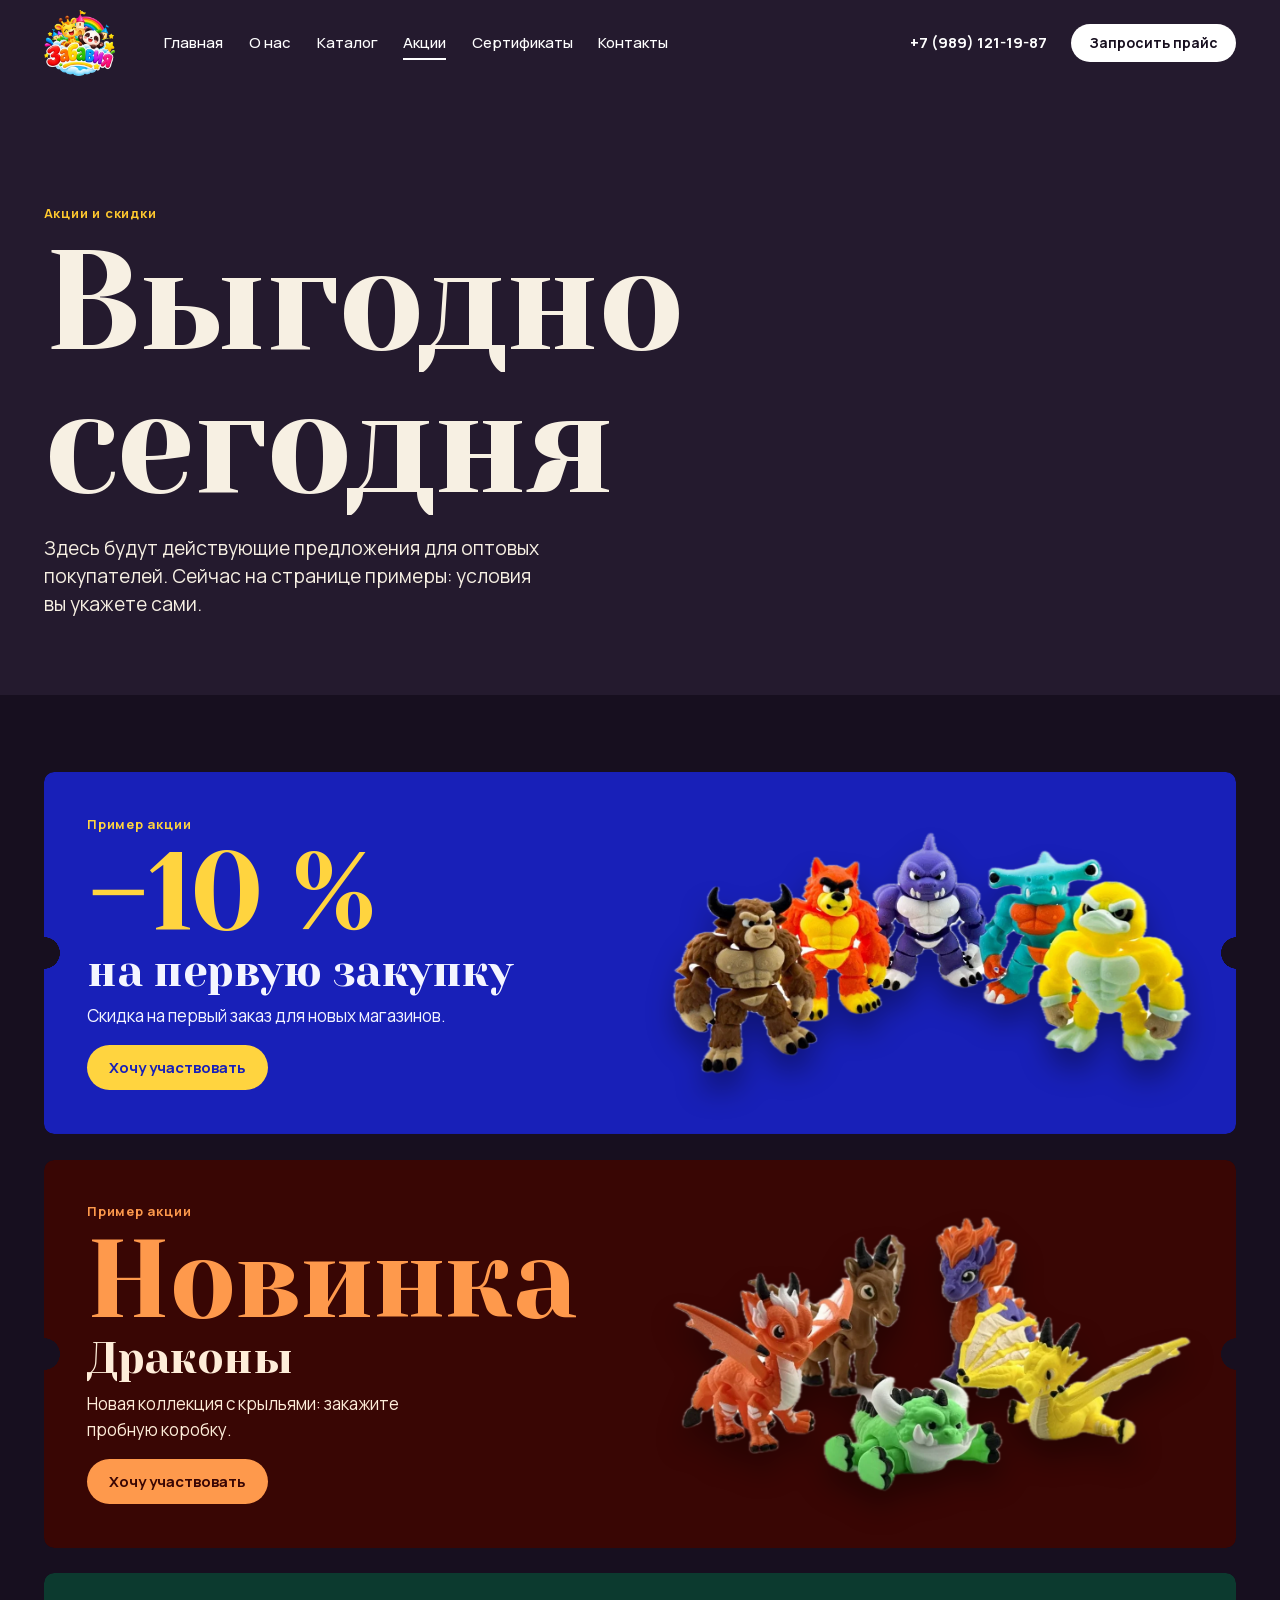
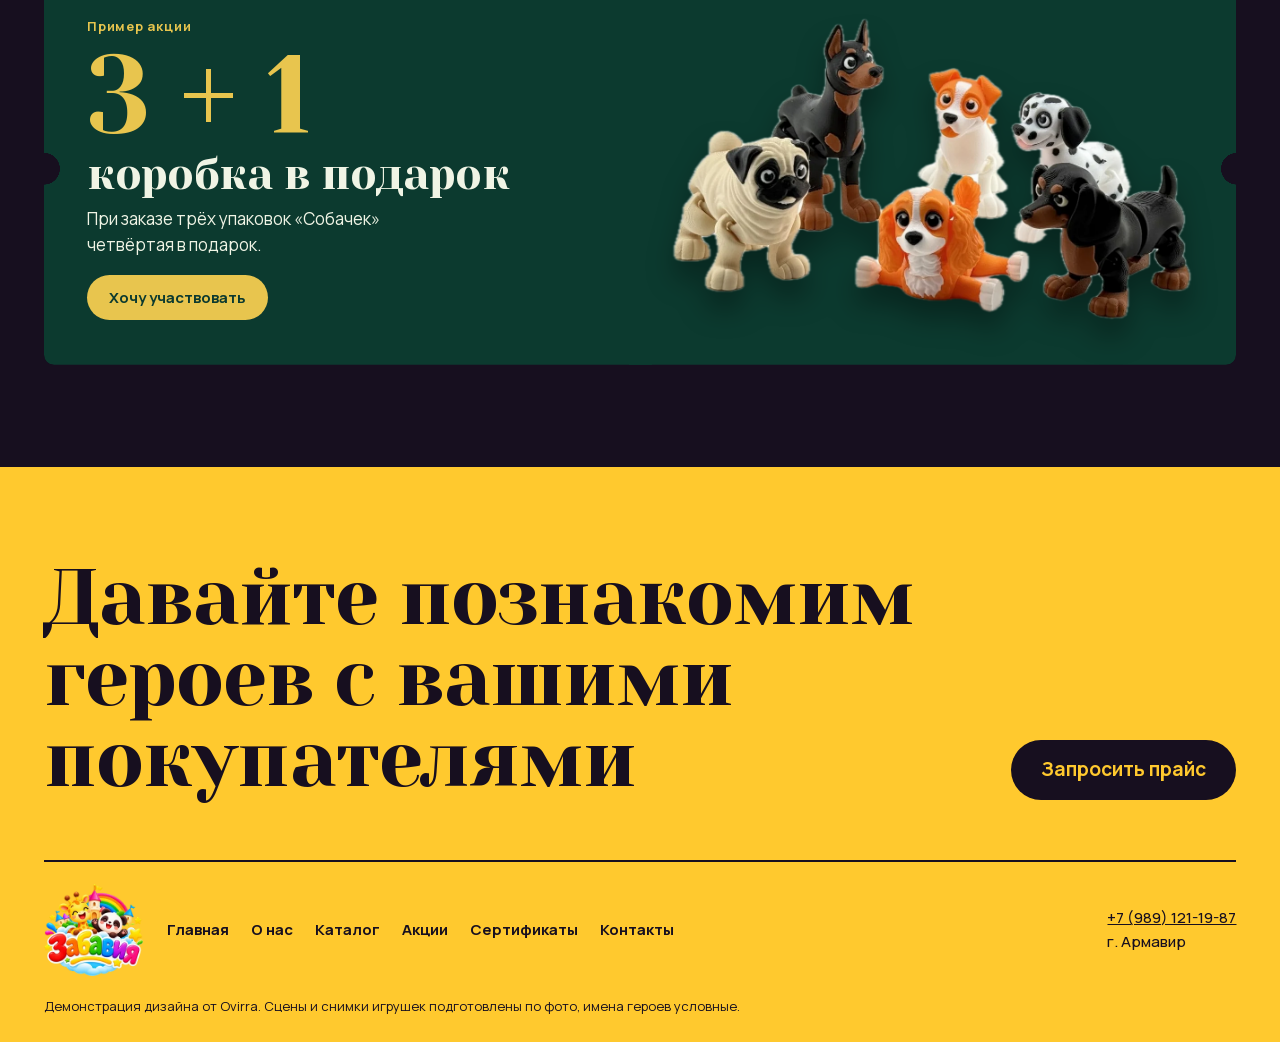
==== commit 41f0ce62: "Главная: «Скелеты» равномерно по всей ширине, без перекрытий Co-Authored-By: Claude Opus 5.5 <norepl" ====
--- a/akcii.html
+++ b/akcii.html
@@ -7,8 +7,8 @@
 <title>Акции и скидки Забавии</title>
 <meta name="description" content="Акции и скидки на игрушки Забавия.">
 <link rel="icon" href="assets/img/logo-s.webp" type="image/webp">
-<link rel="stylesheet" href="assets/fonts/fonts.css?v=2611081302">
-<link rel="stylesheet" href="assets/site.css?v=2611081302">
+<link rel="stylesheet" href="assets/fonts/fonts.css?v=2611081306">
+<link rel="stylesheet" href="assets/site.css?v=2611081306">
 </head>
 <body class="">
 <header class="top" id="top"><div class="wrap top-in"><a class="brand" href="index.html" aria-label="Забавия, на главную"><img src="assets/img/logo-s.webp" alt="Забавия" width="120" height="104"></a>
@@ -22,5 +22,5 @@
  <div class="foot-grid"><img src="assets/img/logo-s.webp" alt="Забавия" width="150" height="130" loading="lazy"><nav aria-label="Меню в подвале"><a href="index.html">Главная</a><a href="o-nas.html">О нас</a><a href="katalog.html">Каталог</a><a href="akcii.html" aria-current="page">Акции</a><a href="sertifikaty.html">Сертификаты</a><a href="kontakty.html">Контакты</a></nav><div><a href="tel:+79891211987">+7 (989) 121-19-87</a><br>г. Армавир</div></div>
  <p class="note">Демонстрация дизайна от Ovirra. Сцены и снимки игрушек подготовлены по фото, имена героев условные.</p>
 </div></footer>
-<script src="assets/js/gsap.min.js?v=2611081302"></script><script src="assets/js/ScrollTrigger.min.js?v=2611081302"></script><script src="assets/js/lenis.min.js?v=2611081302"></script><script src="assets/js/site.js?v=2611081302"></script>
+<script src="assets/js/gsap.min.js?v=2611081306"></script><script src="assets/js/ScrollTrigger.min.js?v=2611081306"></script><script src="assets/js/lenis.min.js?v=2611081306"></script><script src="assets/js/site.js?v=2611081306"></script>
 </body></html>
--- a/assets/site.css
+++ b/assets/site.css
@@ -94,6 +94,11 @@
 .lineup .lr.f{margin-top:calc(var(--h) * -.28);position:relative;z-index:1}
 .lineup .lr.b.sh{transform:translateX(calc(var(--h) * -.28))}
 .lineup .lr.f.sh{transform:translateX(calc(var(--h) * .28))}
+.lineup.stag.even{--h:min(calc(100cqh / 2.04),calc(100cqw / var(--sum)))}
+.lineup.even .lr{width:100%;justify-content:space-evenly}
+.lineup.even .lr.f{margin-top:calc(var(--h) * .04)}
+.lineup.even .lr.b.sh{transform:translateX(-7%)}
+.lineup.even .lr.f.sh{transform:translateX(7%)}
 
 .lineup img{flex:none;width:auto;transition:transform .5s cubic-bezier(.2,1.7,.4,1);filter:drop-shadow(0 18px 14px rgba(0,0,0,.34))}
 .panel:hover .lineup img:nth-child(2n){transform:translateY(-10px)}
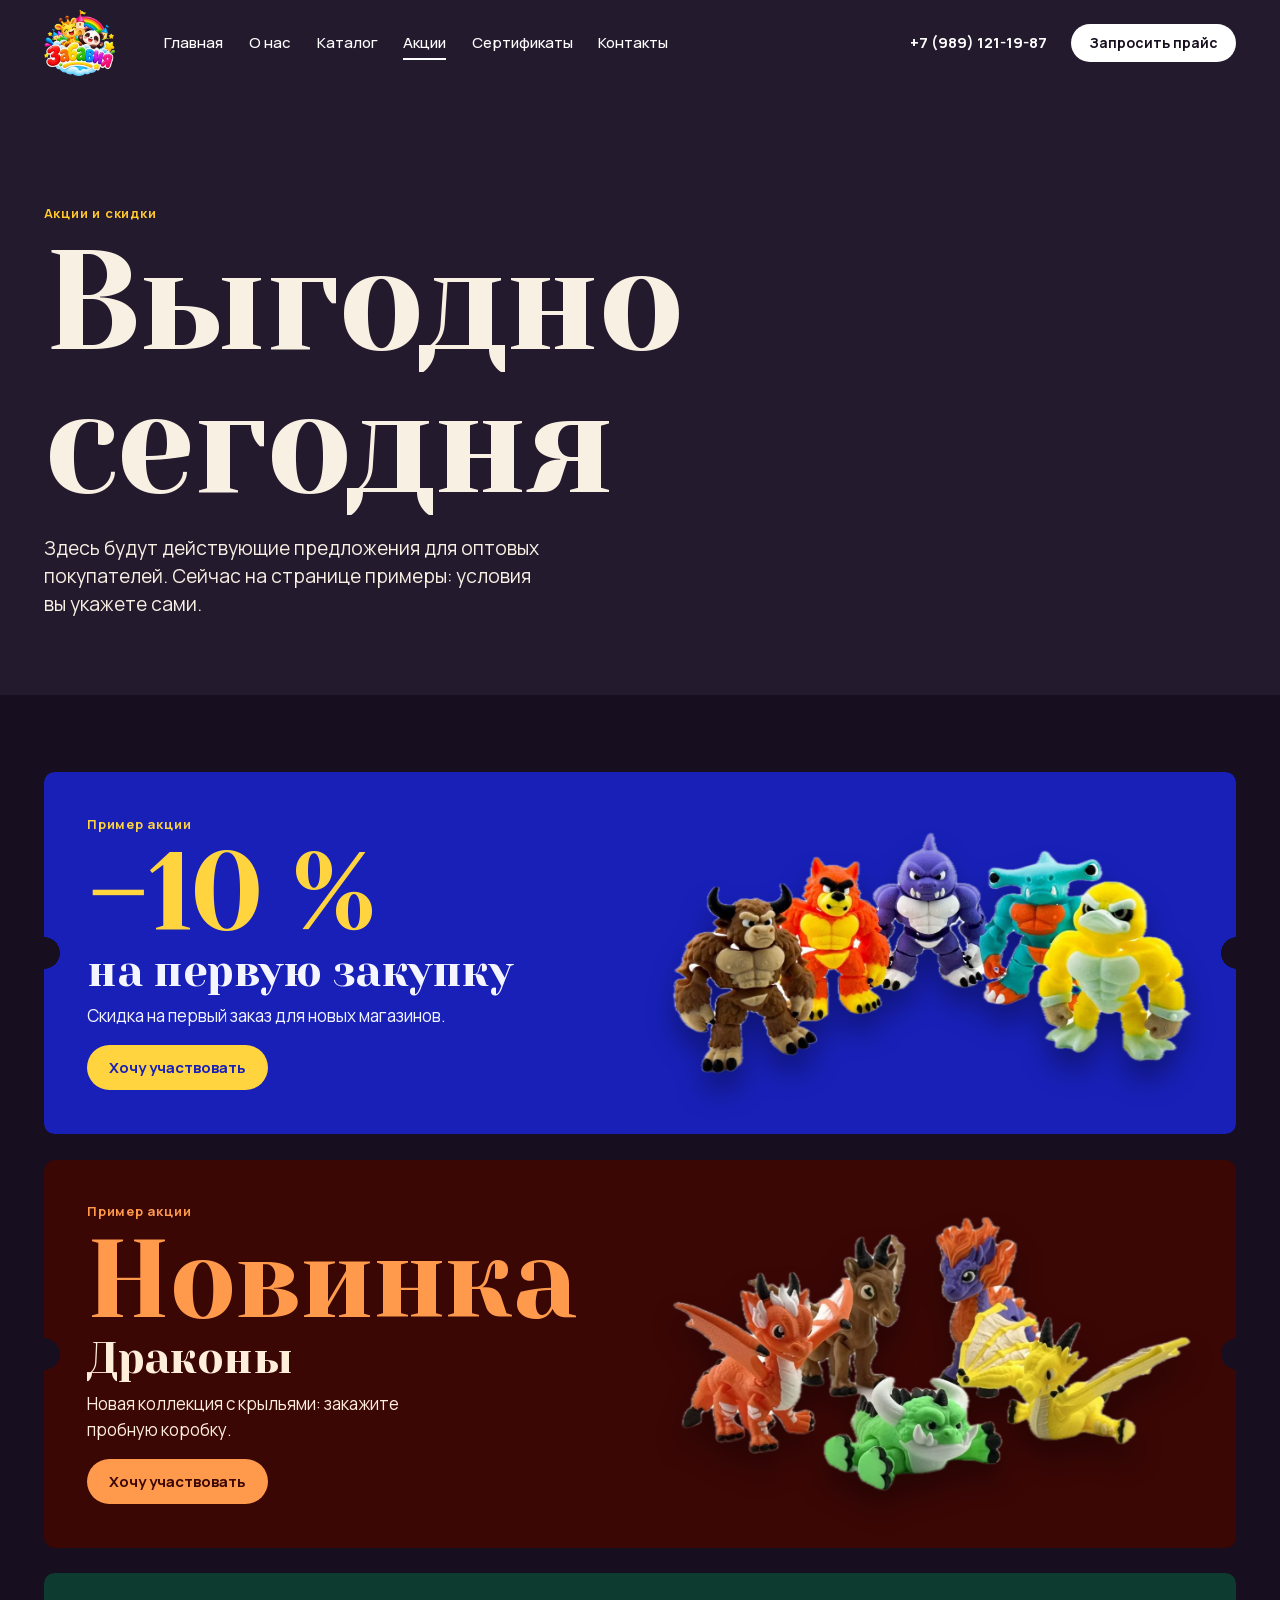
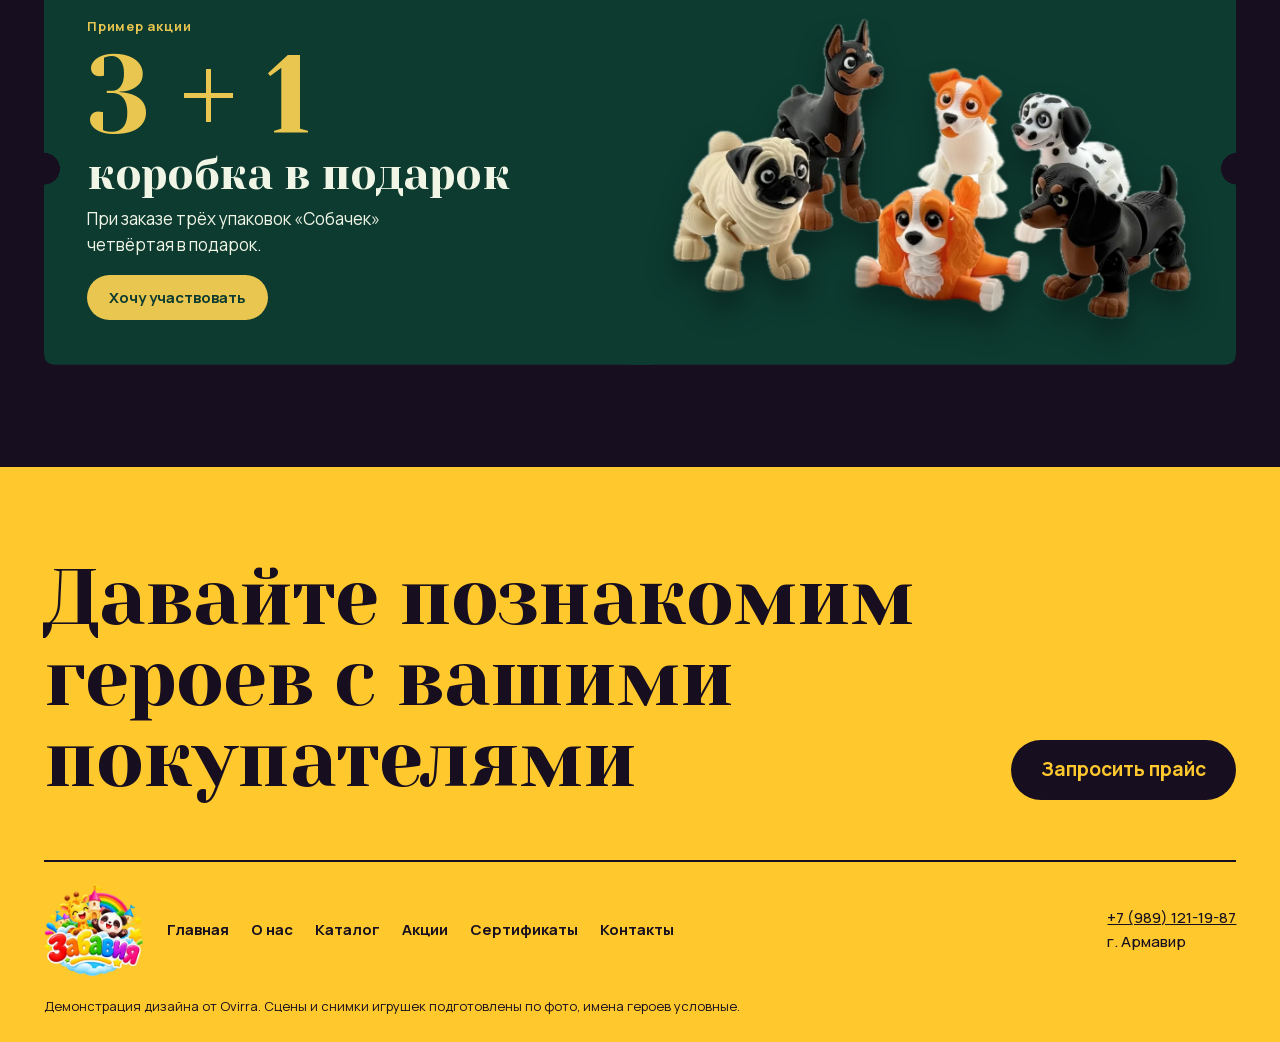
==== commit 2aae5067: "Страница сама переходит на свежую версию после выкладки (обход 10-минутного кэша GitHub Pages) Co-Au" ====
--- a/akcii.html
+++ b/akcii.html
@@ -1,14 +1,15 @@
 <!DOCTYPE html>
-<html lang="ru">
+<html lang="ru" data-build="2611081310">
 <head>
 <meta charset="utf-8">
+<script>(function(){var V='2611081310';try{fetch(location.pathname+'?nc='+Date.now(),{cache:'no-store'}).then(function(r){return r.text()}).then(function(t){var m=t.match(/data-build="(\d+)"/);if(m&&m[1]!==V){var u=new URL(location.href);if(u.searchParams.get('b')===m[1])return;u.searchParams.set('b',m[1]);location.replace(u.toString())}})}catch(e){}})()</script>
 <meta name="viewport" content="width=device-width,initial-scale=1">
 <meta name="robots" content="noindex,nofollow">
 <title>Акции и скидки Забавии</title>
 <meta name="description" content="Акции и скидки на игрушки Забавия.">
 <link rel="icon" href="assets/img/logo-s.webp" type="image/webp">
-<link rel="stylesheet" href="assets/fonts/fonts.css?v=2611081306">
-<link rel="stylesheet" href="assets/site.css?v=2611081306">
+<link rel="stylesheet" href="assets/fonts/fonts.css?v=2611081310">
+<link rel="stylesheet" href="assets/site.css?v=2611081310">
 </head>
 <body class="">
 <header class="top" id="top"><div class="wrap top-in"><a class="brand" href="index.html" aria-label="Забавия, на главную"><img src="assets/img/logo-s.webp" alt="Забавия" width="120" height="104"></a>
@@ -22,5 +23,5 @@
  <div class="foot-grid"><img src="assets/img/logo-s.webp" alt="Забавия" width="150" height="130" loading="lazy"><nav aria-label="Меню в подвале"><a href="index.html">Главная</a><a href="o-nas.html">О нас</a><a href="katalog.html">Каталог</a><a href="akcii.html" aria-current="page">Акции</a><a href="sertifikaty.html">Сертификаты</a><a href="kontakty.html">Контакты</a></nav><div><a href="tel:+79891211987">+7 (989) 121-19-87</a><br>г. Армавир</div></div>
  <p class="note">Демонстрация дизайна от Ovirra. Сцены и снимки игрушек подготовлены по фото, имена героев условные.</p>
 </div></footer>
-<script src="assets/js/gsap.min.js?v=2611081306"></script><script src="assets/js/ScrollTrigger.min.js?v=2611081306"></script><script src="assets/js/lenis.min.js?v=2611081306"></script><script src="assets/js/site.js?v=2611081306"></script>
+<script src="assets/js/gsap.min.js?v=2611081310"></script><script src="assets/js/ScrollTrigger.min.js?v=2611081310"></script><script src="assets/js/lenis.min.js?v=2611081310"></script><script src="assets/js/site.js?v=2611081310"></script>
 </body></html>
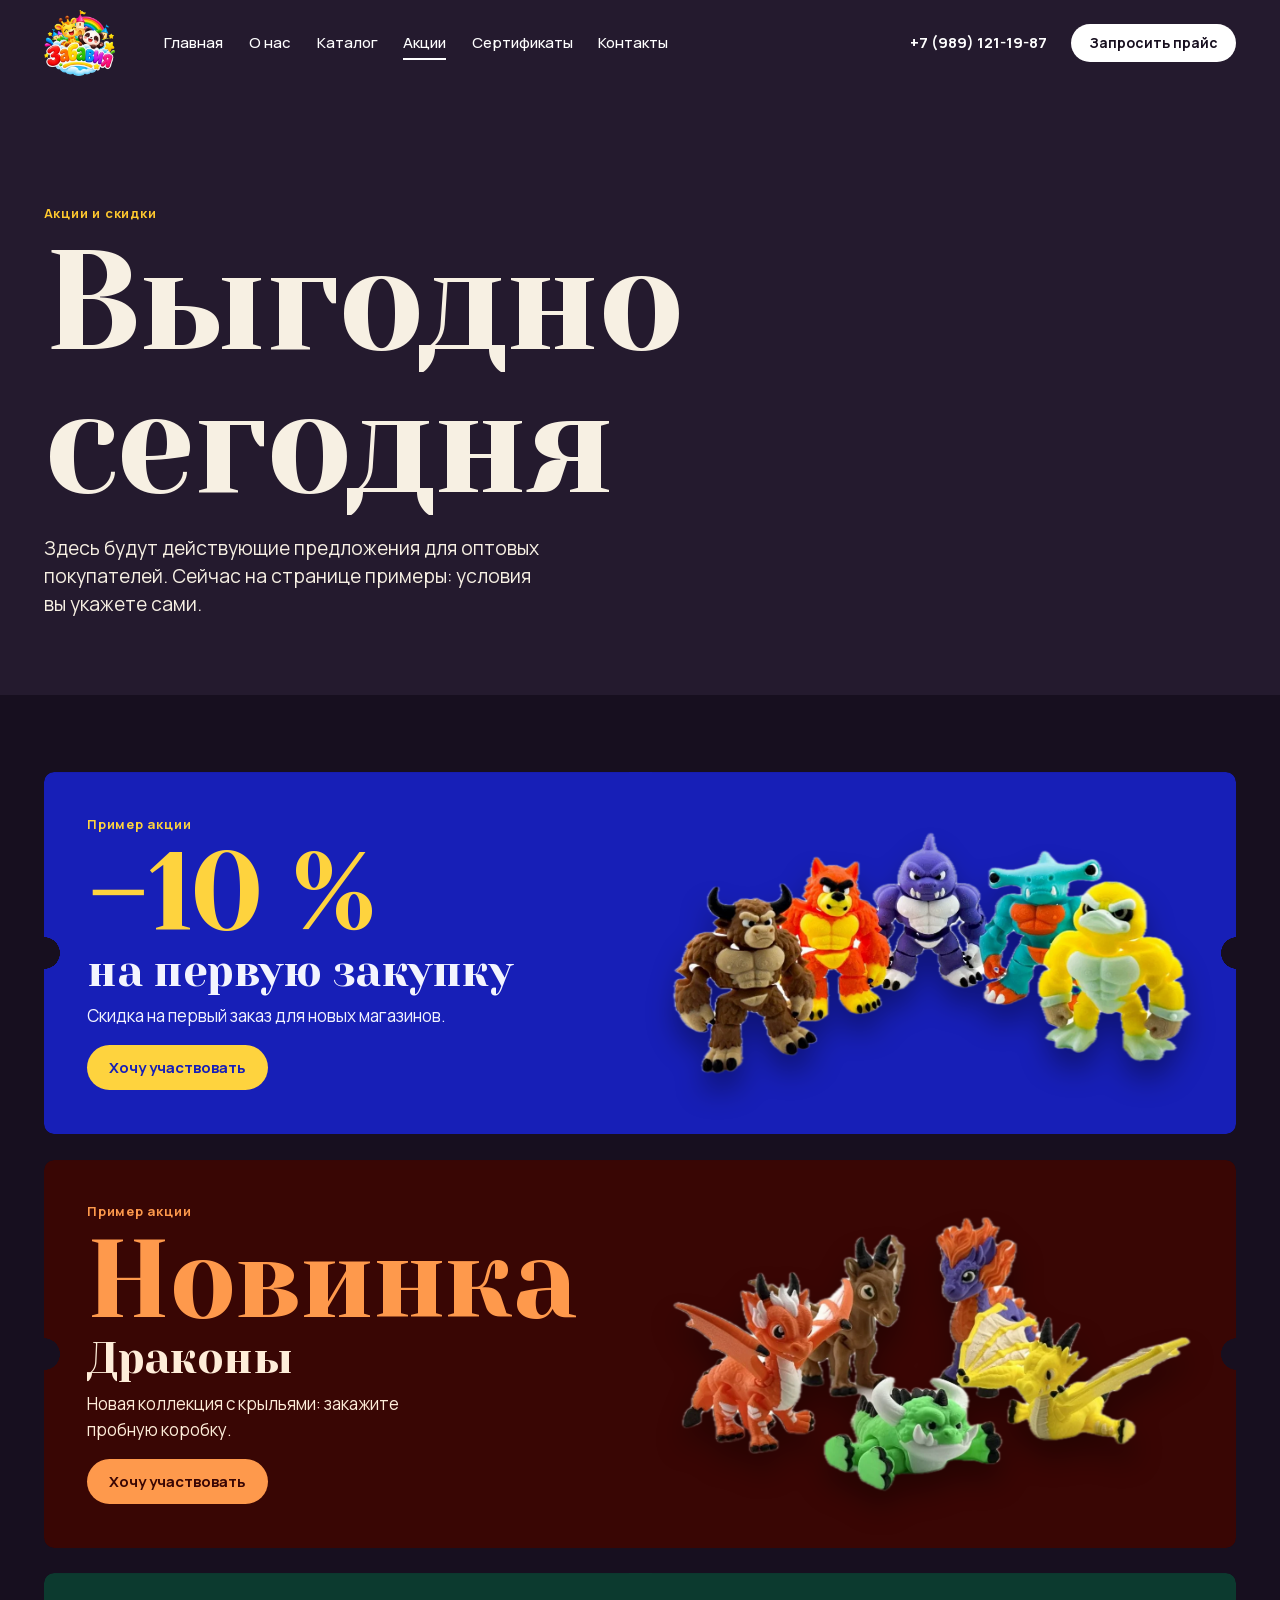
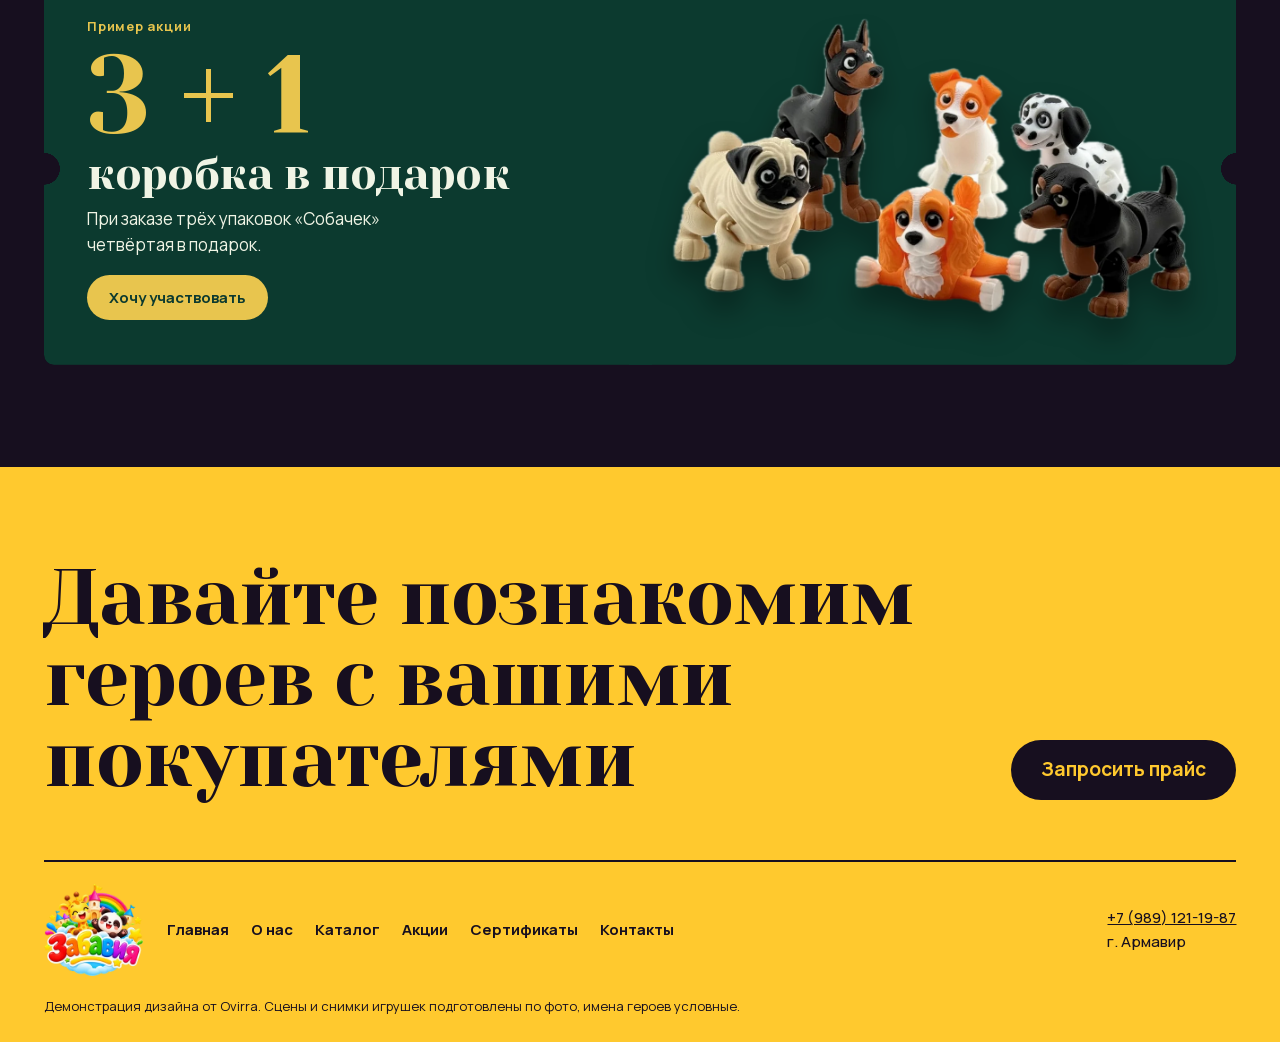
==== commit 82df4475: "Насекомые, Скелеты, Динозавры, Пауки: фигурки перерисованы в стиле сцен каталога (главная и карточки" ====
--- a/akcii.html
+++ b/akcii.html
@@ -1,15 +1,15 @@
 <!DOCTYPE html>
-<html lang="ru" data-build="2611081310">
+<html lang="ru" data-build="2611081410">
 <head>
 <meta charset="utf-8">
-<script>(function(){var V='2611081310';try{fetch(location.pathname+'?nc='+Date.now(),{cache:'no-store'}).then(function(r){return r.text()}).then(function(t){var m=t.match(/data-build="(\d+)"/);if(m&&m[1]!==V){var u=new URL(location.href);if(u.searchParams.get('b')===m[1])return;u.searchParams.set('b',m[1]);location.replace(u.toString())}})}catch(e){}})()</script>
+<script>(function(){var V='2611081410';try{fetch(location.pathname+'?nc='+Date.now(),{cache:'no-store'}).then(function(r){return r.text()}).then(function(t){var m=t.match(/data-build="(\d+)"/);if(m&&m[1]!==V){var u=new URL(location.href);if(u.searchParams.get('b')===m[1])return;u.searchParams.set('b',m[1]);location.replace(u.toString())}})}catch(e){}})()</script>
 <meta name="viewport" content="width=device-width,initial-scale=1">
 <meta name="robots" content="noindex,nofollow">
 <title>Акции и скидки Забавии</title>
 <meta name="description" content="Акции и скидки на игрушки Забавия.">
 <link rel="icon" href="assets/img/logo-s.webp" type="image/webp">
-<link rel="stylesheet" href="assets/fonts/fonts.css?v=2611081310">
-<link rel="stylesheet" href="assets/site.css?v=2611081310">
+<link rel="stylesheet" href="assets/fonts/fonts.css?v=2611081410">
+<link rel="stylesheet" href="assets/site.css?v=2611081410">
 </head>
 <body class="">
 <header class="top" id="top"><div class="wrap top-in"><a class="brand" href="index.html" aria-label="Забавия, на главную"><img src="assets/img/logo-s.webp" alt="Забавия" width="120" height="104"></a>
@@ -23,5 +23,5 @@
  <div class="foot-grid"><img src="assets/img/logo-s.webp" alt="Забавия" width="150" height="130" loading="lazy"><nav aria-label="Меню в подвале"><a href="index.html">Главная</a><a href="o-nas.html">О нас</a><a href="katalog.html">Каталог</a><a href="akcii.html" aria-current="page">Акции</a><a href="sertifikaty.html">Сертификаты</a><a href="kontakty.html">Контакты</a></nav><div><a href="tel:+79891211987">+7 (989) 121-19-87</a><br>г. Армавир</div></div>
  <p class="note">Демонстрация дизайна от Ovirra. Сцены и снимки игрушек подготовлены по фото, имена героев условные.</p>
 </div></footer>
-<script src="assets/js/gsap.min.js?v=2611081310"></script><script src="assets/js/ScrollTrigger.min.js?v=2611081310"></script><script src="assets/js/lenis.min.js?v=2611081310"></script><script src="assets/js/site.js?v=2611081310"></script>
+<script src="assets/js/gsap.min.js?v=2611081410"></script><script src="assets/js/ScrollTrigger.min.js?v=2611081410"></script><script src="assets/js/lenis.min.js?v=2611081410"></script><script src="assets/js/site.js?v=2611081410"></script>
 </body></html>
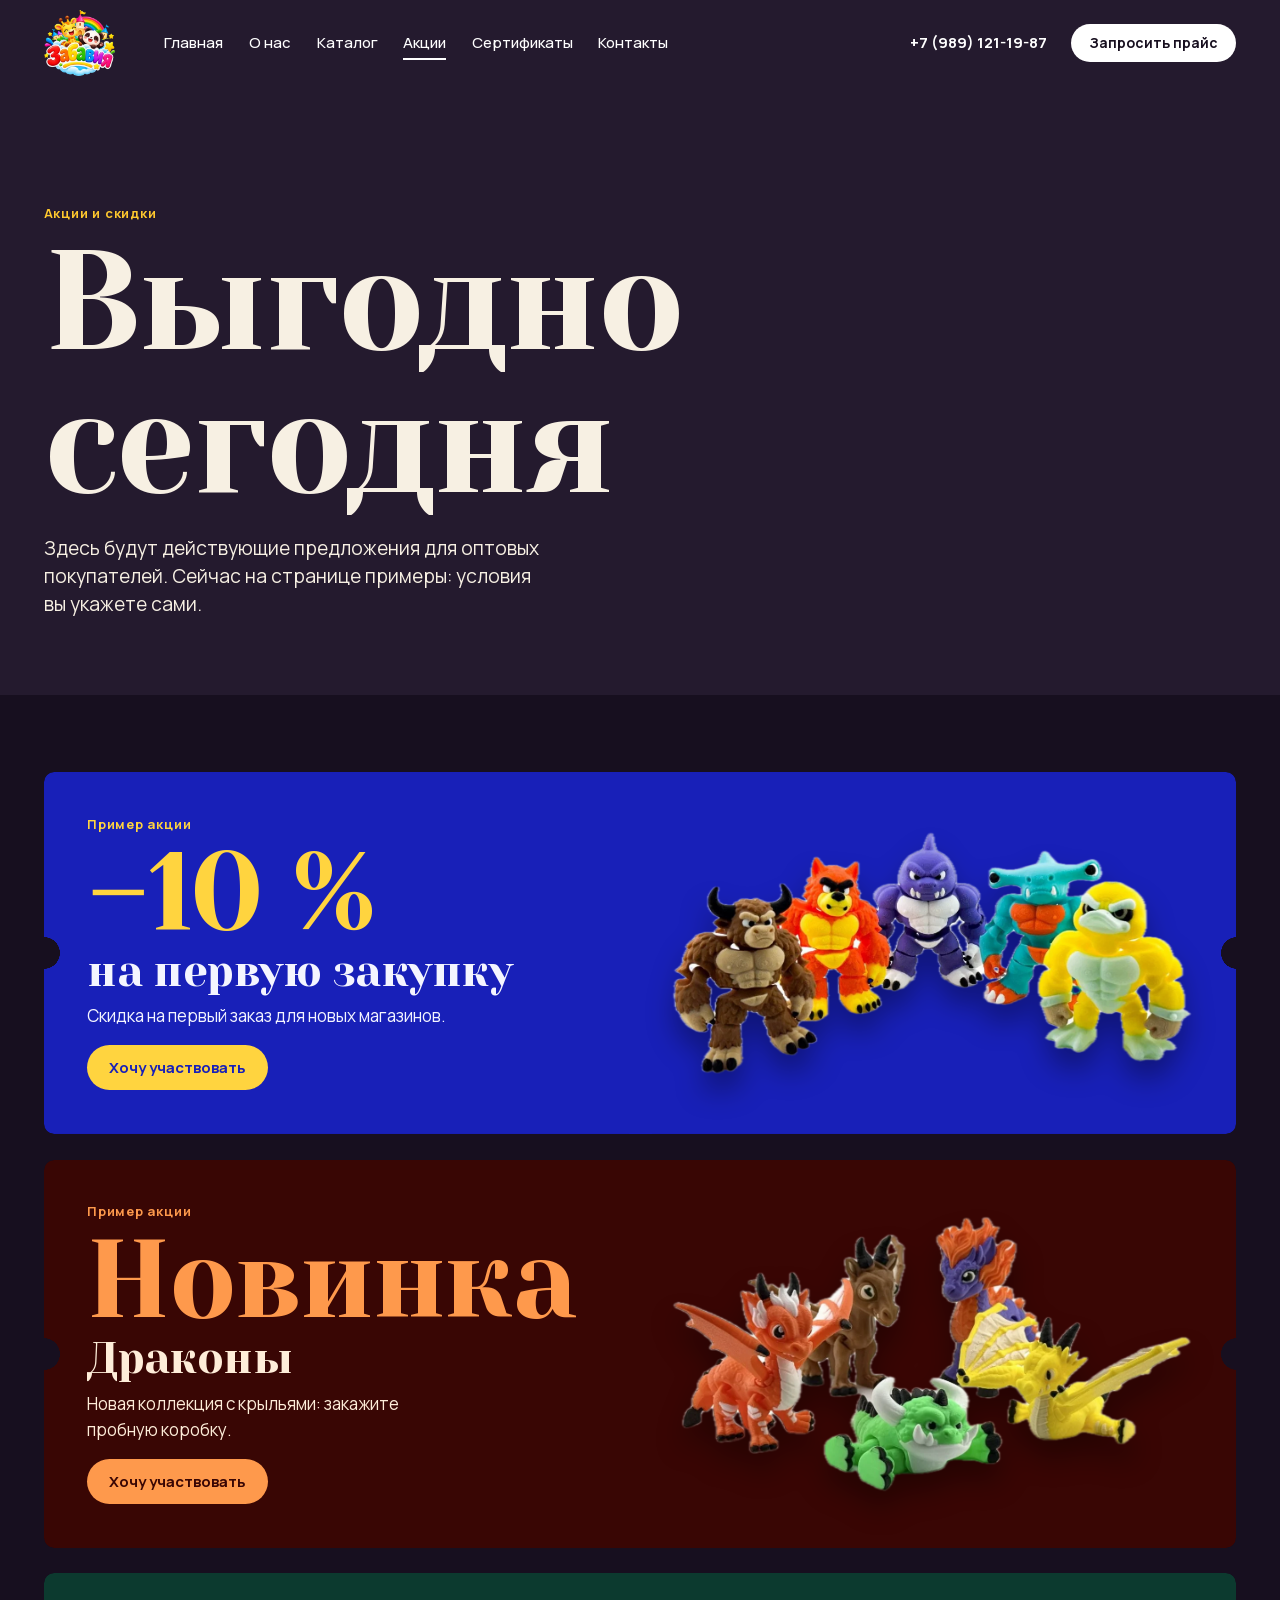
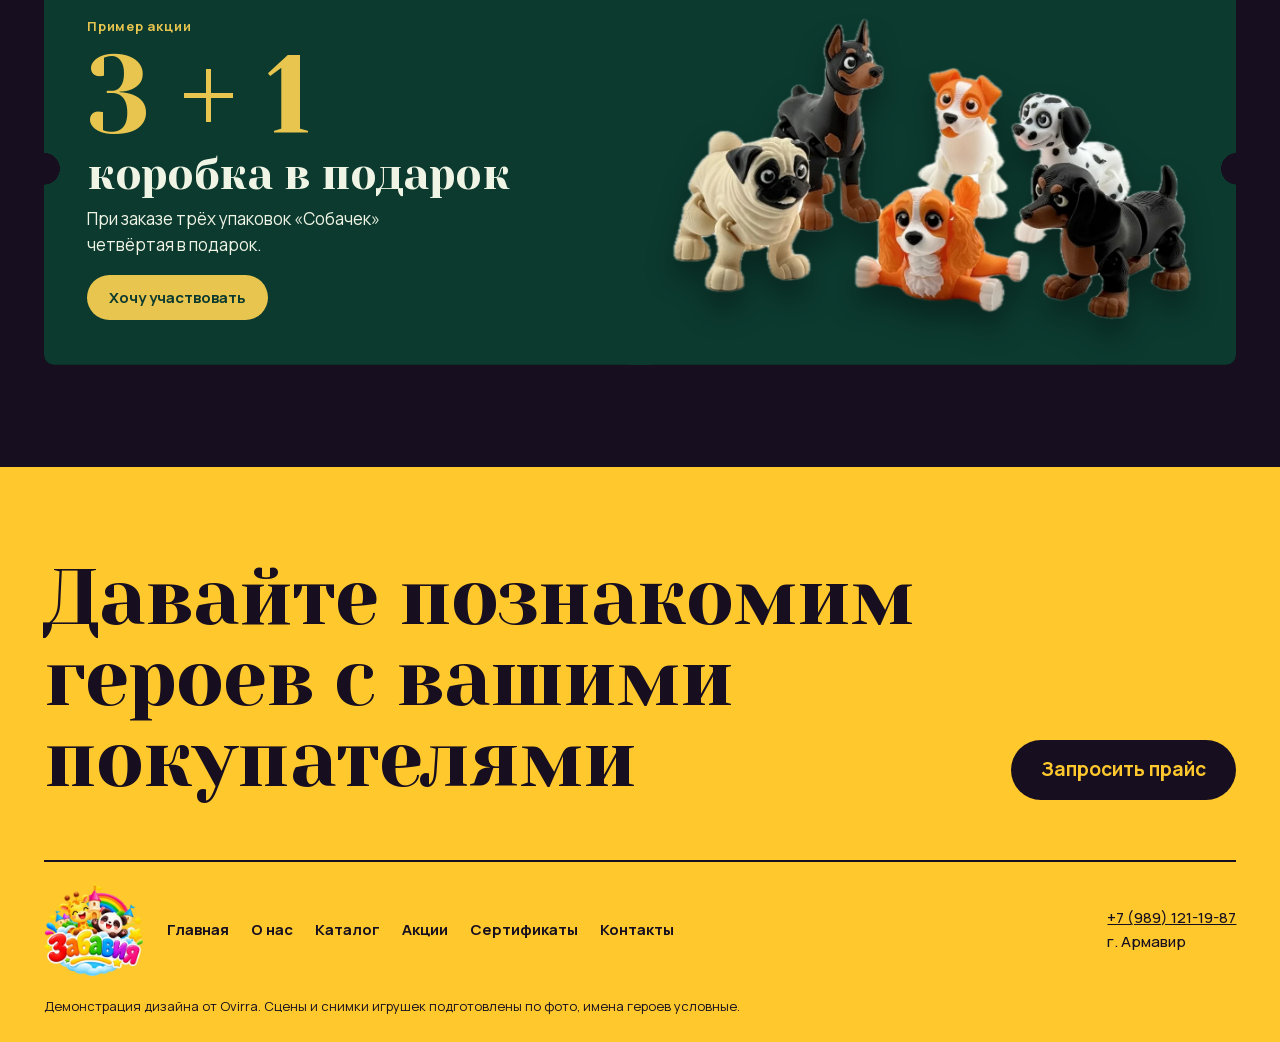
==== commit 41e7375f: "Скелеты без белого фона между костями; Ящерицы и Пауки без перекрытий; убран блок «Герои для вашей п" ====
--- a/akcii.html
+++ b/akcii.html
@@ -1,15 +1,15 @@
 <!DOCTYPE html>
-<html lang="ru" data-build="2611081410">
+<html lang="ru" data-build="2611081427">
 <head>
 <meta charset="utf-8">
-<script>(function(){var V='2611081410';try{fetch(location.pathname+'?nc='+Date.now(),{cache:'no-store'}).then(function(r){return r.text()}).then(function(t){var m=t.match(/data-build="(\d+)"/);if(m&&m[1]!==V){var u=new URL(location.href);if(u.searchParams.get('b')===m[1])return;u.searchParams.set('b',m[1]);location.replace(u.toString())}})}catch(e){}})()</script>
+<script>(function(){var V='2611081427';try{fetch(location.pathname+'?nc='+Date.now(),{cache:'no-store'}).then(function(r){return r.text()}).then(function(t){var m=t.match(/data-build="(\d+)"/);if(m&&m[1]!==V){var u=new URL(location.href);if(u.searchParams.get('b')===m[1])return;u.searchParams.set('b',m[1]);location.replace(u.toString())}})}catch(e){}})()</script>
 <meta name="viewport" content="width=device-width,initial-scale=1">
 <meta name="robots" content="noindex,nofollow">
 <title>Акции и скидки Забавии</title>
 <meta name="description" content="Акции и скидки на игрушки Забавия.">
 <link rel="icon" href="assets/img/logo-s.webp" type="image/webp">
-<link rel="stylesheet" href="assets/fonts/fonts.css?v=2611081410">
-<link rel="stylesheet" href="assets/site.css?v=2611081410">
+<link rel="stylesheet" href="assets/fonts/fonts.css?v=2611081427">
+<link rel="stylesheet" href="assets/site.css?v=2611081427">
 </head>
 <body class="">
 <header class="top" id="top"><div class="wrap top-in"><a class="brand" href="index.html" aria-label="Забавия, на главную"><img src="assets/img/logo-s.webp" alt="Забавия" width="120" height="104"></a>
@@ -23,5 +23,5 @@
  <div class="foot-grid"><img src="assets/img/logo-s.webp" alt="Забавия" width="150" height="130" loading="lazy"><nav aria-label="Меню в подвале"><a href="index.html">Главная</a><a href="o-nas.html">О нас</a><a href="katalog.html">Каталог</a><a href="akcii.html" aria-current="page">Акции</a><a href="sertifikaty.html">Сертификаты</a><a href="kontakty.html">Контакты</a></nav><div><a href="tel:+79891211987">+7 (989) 121-19-87</a><br>г. Армавир</div></div>
  <p class="note">Демонстрация дизайна от Ovirra. Сцены и снимки игрушек подготовлены по фото, имена героев условные.</p>
 </div></footer>
-<script src="assets/js/gsap.min.js?v=2611081410"></script><script src="assets/js/ScrollTrigger.min.js?v=2611081410"></script><script src="assets/js/lenis.min.js?v=2611081410"></script><script src="assets/js/site.js?v=2611081410"></script>
+<script src="assets/js/gsap.min.js?v=2611081427"></script><script src="assets/js/ScrollTrigger.min.js?v=2611081427"></script><script src="assets/js/lenis.min.js?v=2611081427"></script><script src="assets/js/site.js?v=2611081427"></script>
 </body></html>
--- a/assets/site.css
+++ b/assets/site.css
@@ -96,6 +96,8 @@
 .lineup .lr.f.sh{transform:translateX(calc(var(--h) * .28))}
 .lineup.stag.even{--h:min(calc(100cqh / 2.04),calc(100cqw / var(--sum)))}
 .lineup.even .lr{width:100%;justify-content:space-evenly}
+.lineup.stag.gap{--h:min(calc(100cqh / 2.06),calc(100cqw / var(--sum)))}
+.lineup.gap .lr.f{margin-top:calc(var(--h) * .04)}
 .lineup.even .lr.f{margin-top:calc(var(--h) * .04)}
 .lineup.even .lr.b.sh{transform:translateX(-7%)}
 .lineup.even .lr.f.sh{transform:translateX(7%)}
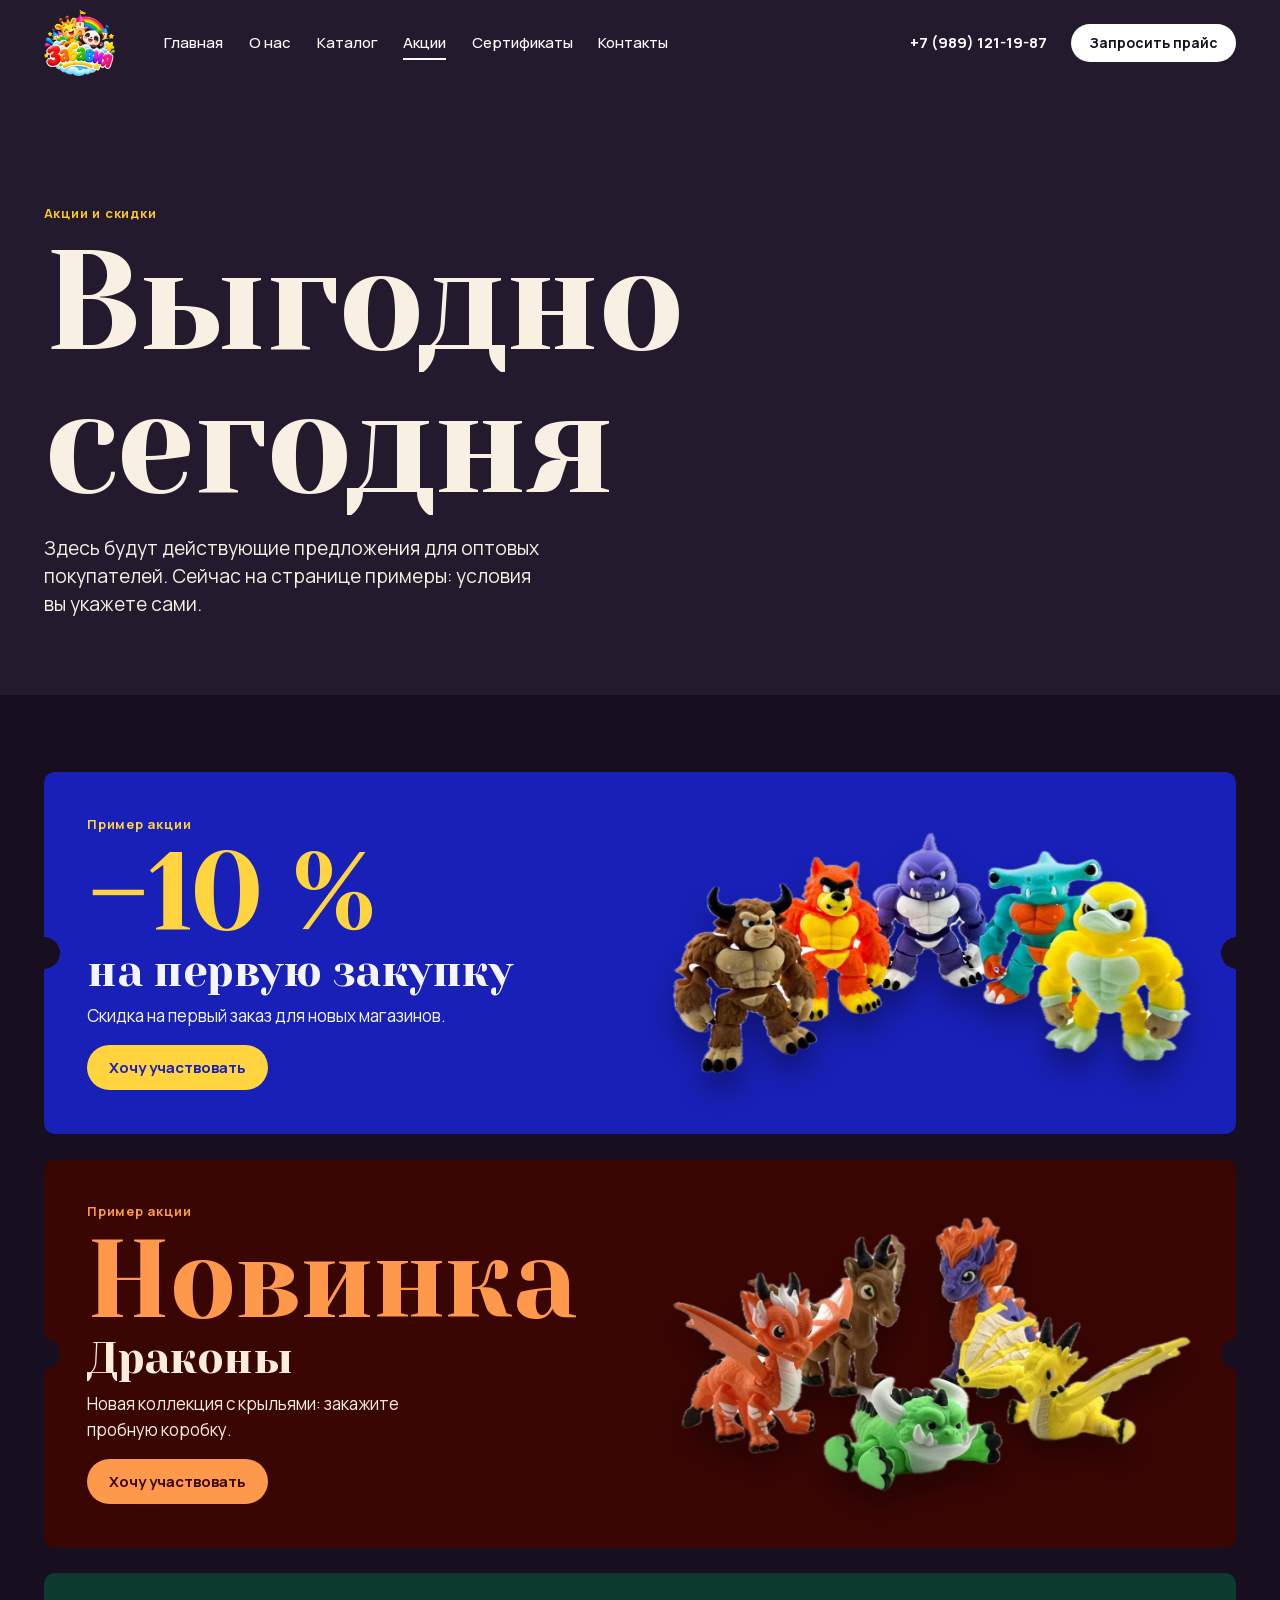
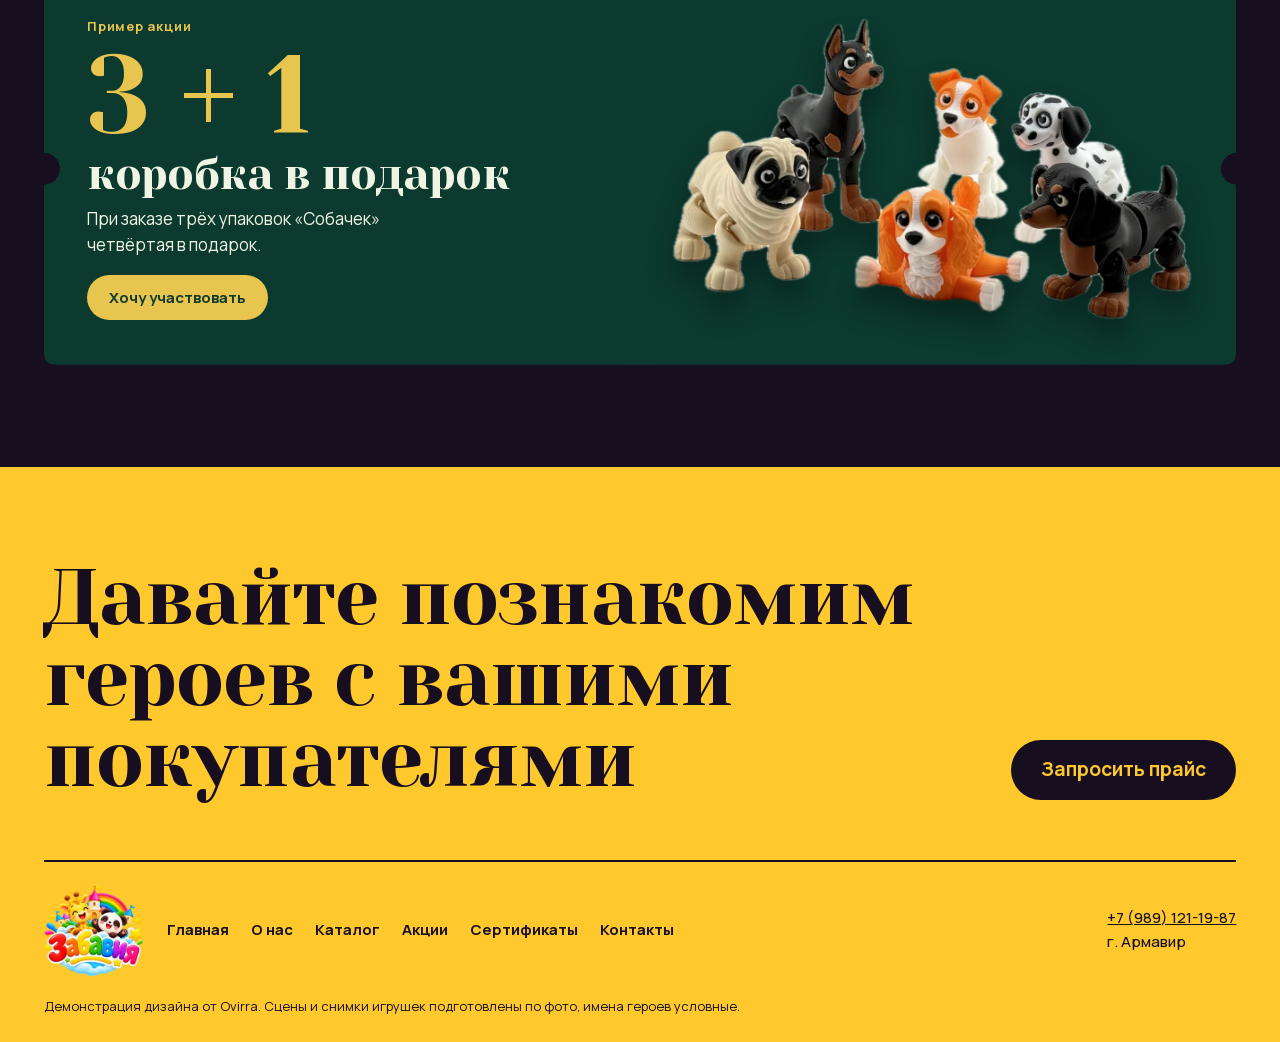
==== commit 2c9c2193: "Главная: Насекомые без перекрытий Co-Authored-By: Claude Opus 5.5 <noreply@anthropic.com>" ====
--- a/akcii.html
+++ b/akcii.html
@@ -1,15 +1,15 @@
 <!DOCTYPE html>
-<html lang="ru" data-build="2611081427">
+<html lang="ru" data-build="2611081438">
 <head>
 <meta charset="utf-8">
-<script>(function(){var V='2611081427';try{fetch(location.pathname+'?nc='+Date.now(),{cache:'no-store'}).then(function(r){return r.text()}).then(function(t){var m=t.match(/data-build="(\d+)"/);if(m&&m[1]!==V){var u=new URL(location.href);if(u.searchParams.get('b')===m[1])return;u.searchParams.set('b',m[1]);location.replace(u.toString())}})}catch(e){}})()</script>
+<script>(function(){var V='2611081438';try{fetch(location.pathname+'?nc='+Date.now(),{cache:'no-store'}).then(function(r){return r.text()}).then(function(t){var m=t.match(/data-build="(\d+)"/);if(m&&m[1]!==V){var u=new URL(location.href);if(u.searchParams.get('b')===m[1])return;u.searchParams.set('b',m[1]);location.replace(u.toString())}})}catch(e){}})()</script>
 <meta name="viewport" content="width=device-width,initial-scale=1">
 <meta name="robots" content="noindex,nofollow">
 <title>Акции и скидки Забавии</title>
 <meta name="description" content="Акции и скидки на игрушки Забавия.">
 <link rel="icon" href="assets/img/logo-s.webp" type="image/webp">
-<link rel="stylesheet" href="assets/fonts/fonts.css?v=2611081427">
-<link rel="stylesheet" href="assets/site.css?v=2611081427">
+<link rel="stylesheet" href="assets/fonts/fonts.css?v=2611081438">
+<link rel="stylesheet" href="assets/site.css?v=2611081438">
 </head>
 <body class="">
 <header class="top" id="top"><div class="wrap top-in"><a class="brand" href="index.html" aria-label="Забавия, на главную"><img src="assets/img/logo-s.webp" alt="Забавия" width="120" height="104"></a>
@@ -23,5 +23,5 @@
  <div class="foot-grid"><img src="assets/img/logo-s.webp" alt="Забавия" width="150" height="130" loading="lazy"><nav aria-label="Меню в подвале"><a href="index.html">Главная</a><a href="o-nas.html">О нас</a><a href="katalog.html">Каталог</a><a href="akcii.html" aria-current="page">Акции</a><a href="sertifikaty.html">Сертификаты</a><a href="kontakty.html">Контакты</a></nav><div><a href="tel:+79891211987">+7 (989) 121-19-87</a><br>г. Армавир</div></div>
  <p class="note">Демонстрация дизайна от Ovirra. Сцены и снимки игрушек подготовлены по фото, имена героев условные.</p>
 </div></footer>
-<script src="assets/js/gsap.min.js?v=2611081427"></script><script src="assets/js/ScrollTrigger.min.js?v=2611081427"></script><script src="assets/js/lenis.min.js?v=2611081427"></script><script src="assets/js/site.js?v=2611081427"></script>
+<script src="assets/js/gsap.min.js?v=2611081438"></script><script src="assets/js/ScrollTrigger.min.js?v=2611081438"></script><script src="assets/js/lenis.min.js?v=2611081438"></script><script src="assets/js/site.js?v=2611081438"></script>
 </body></html>
